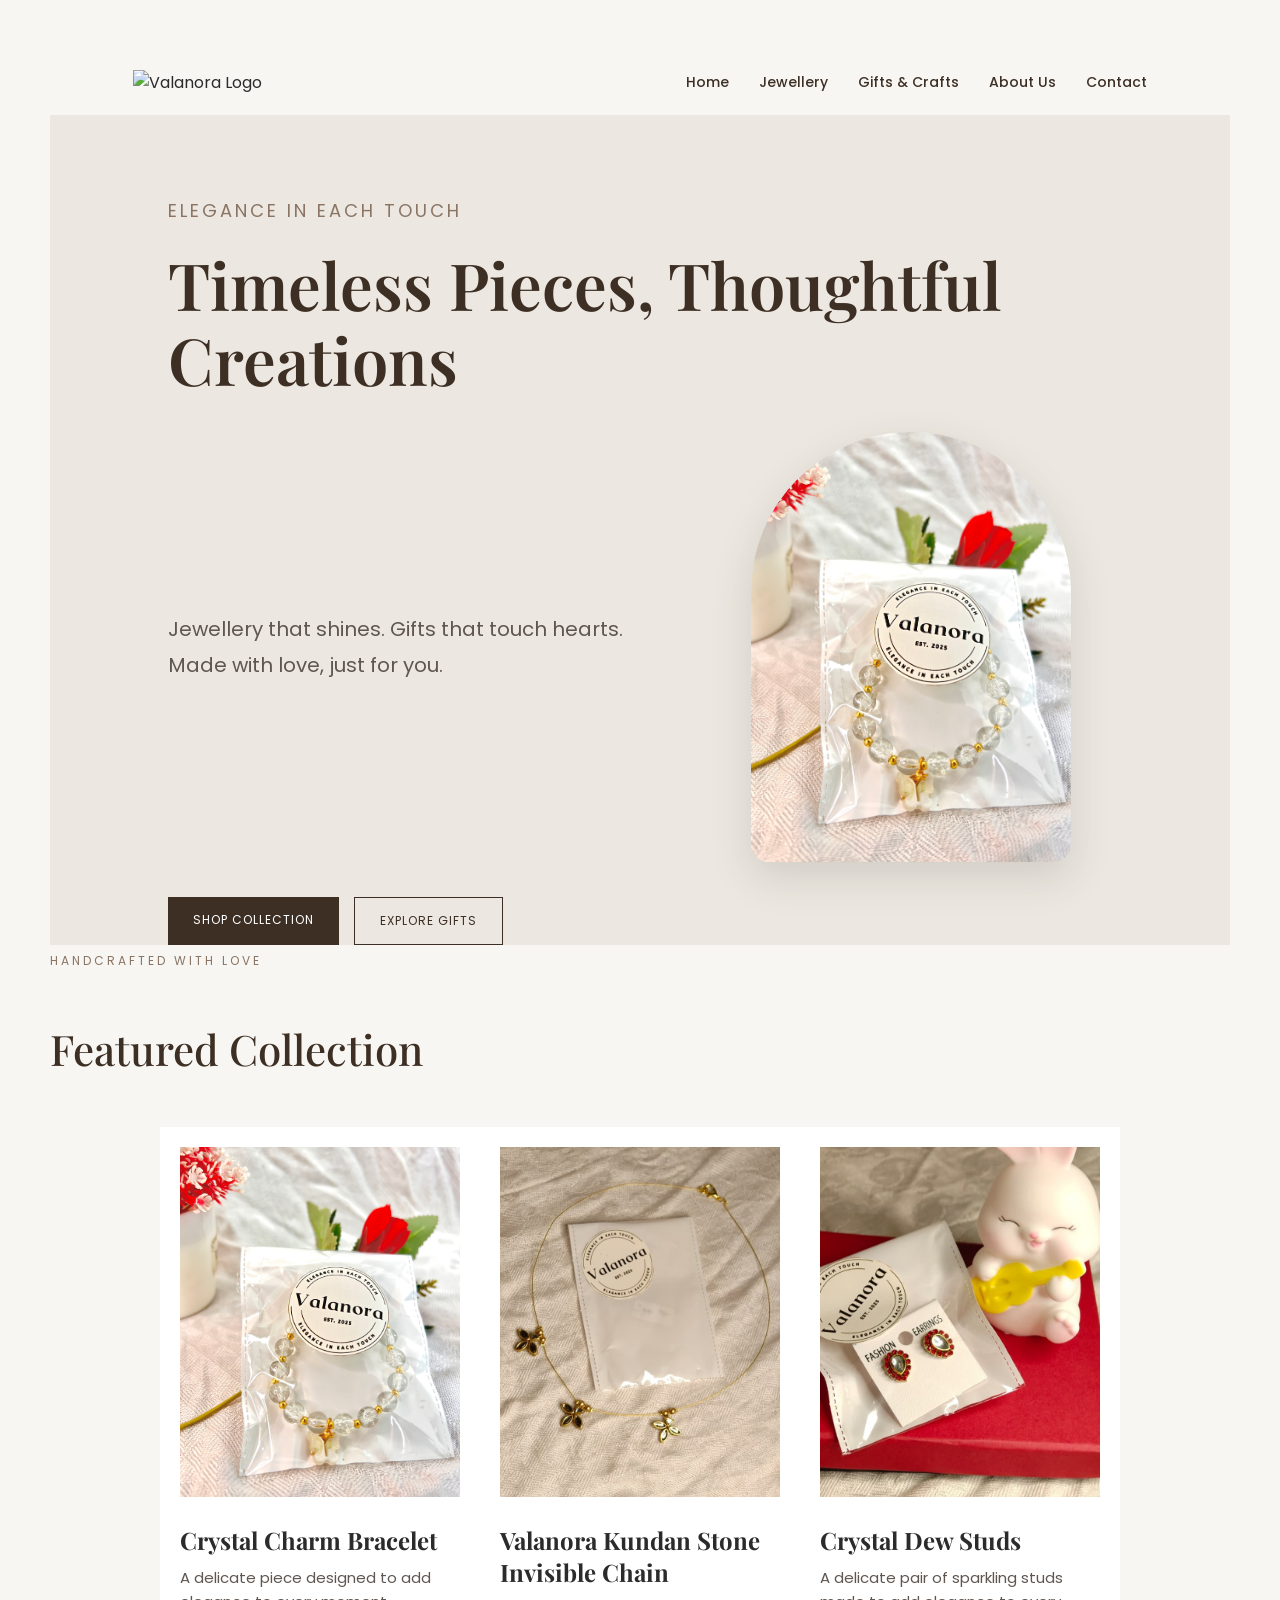
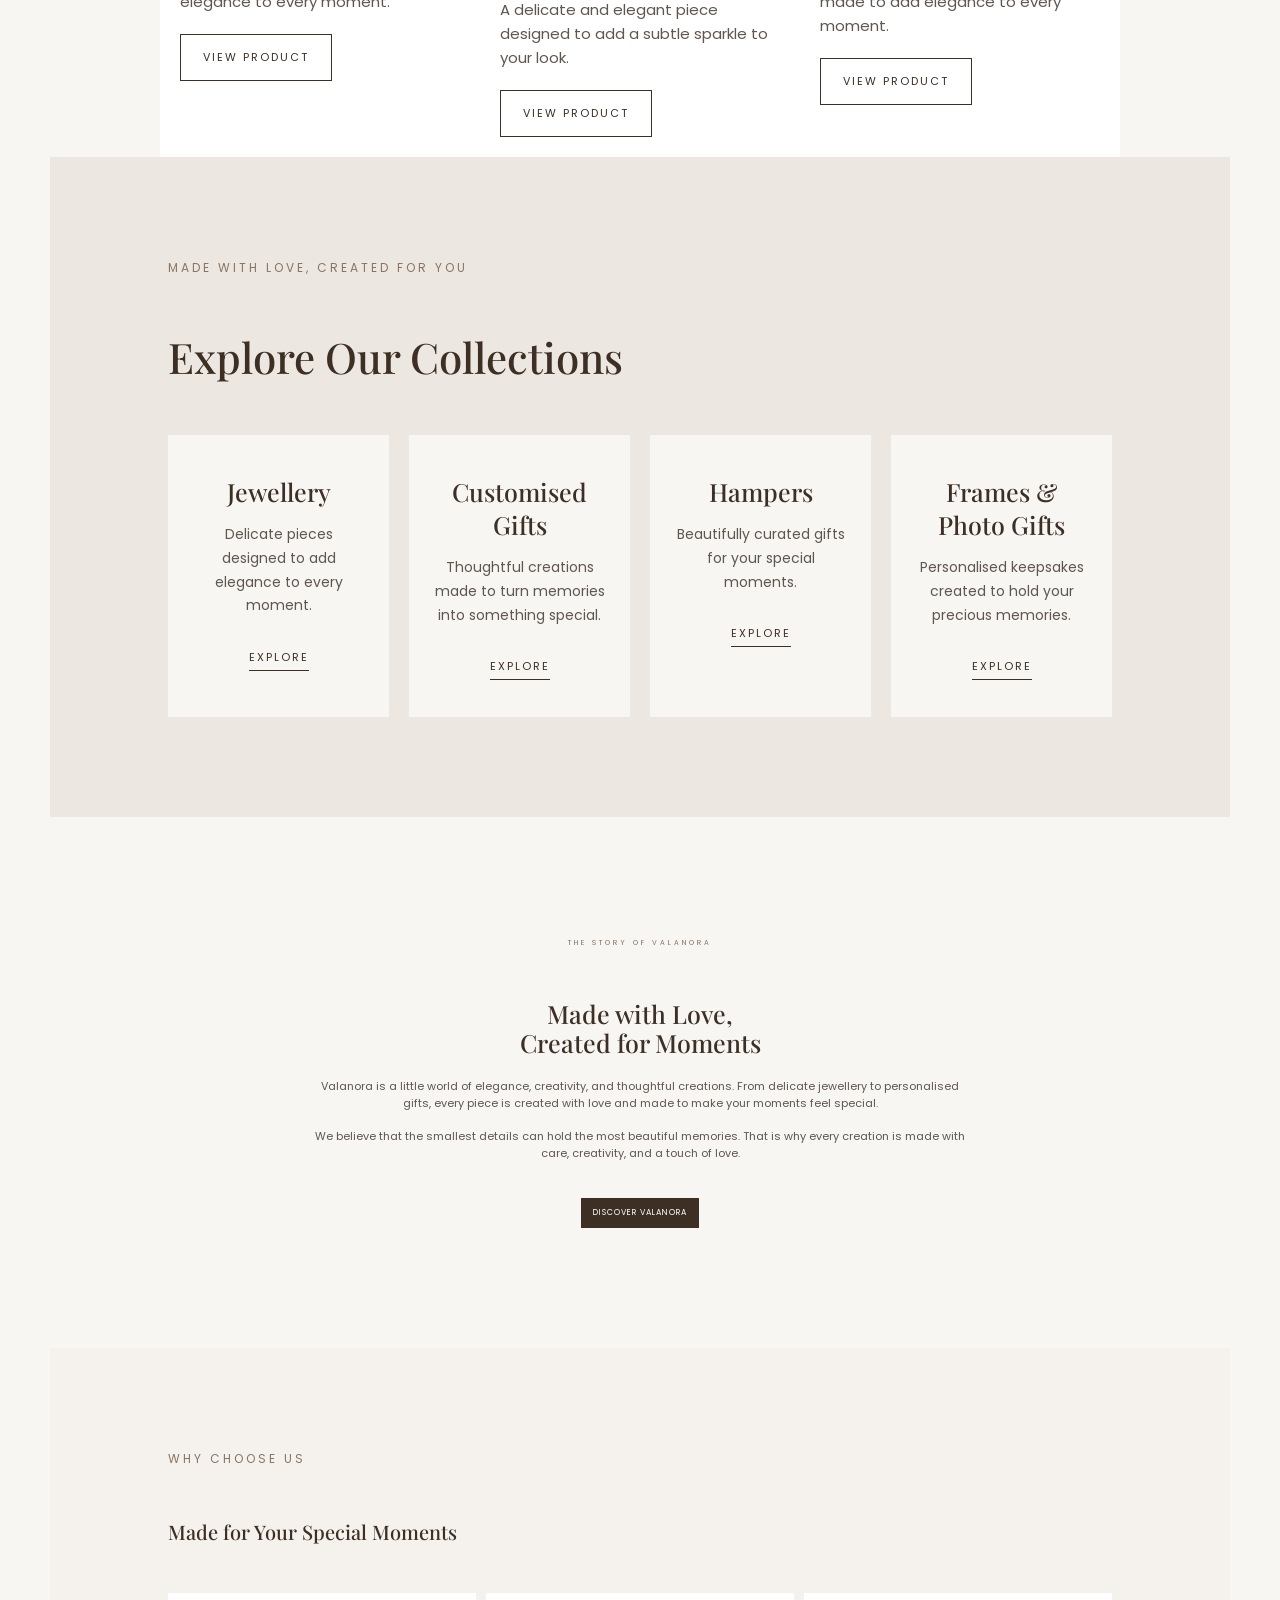
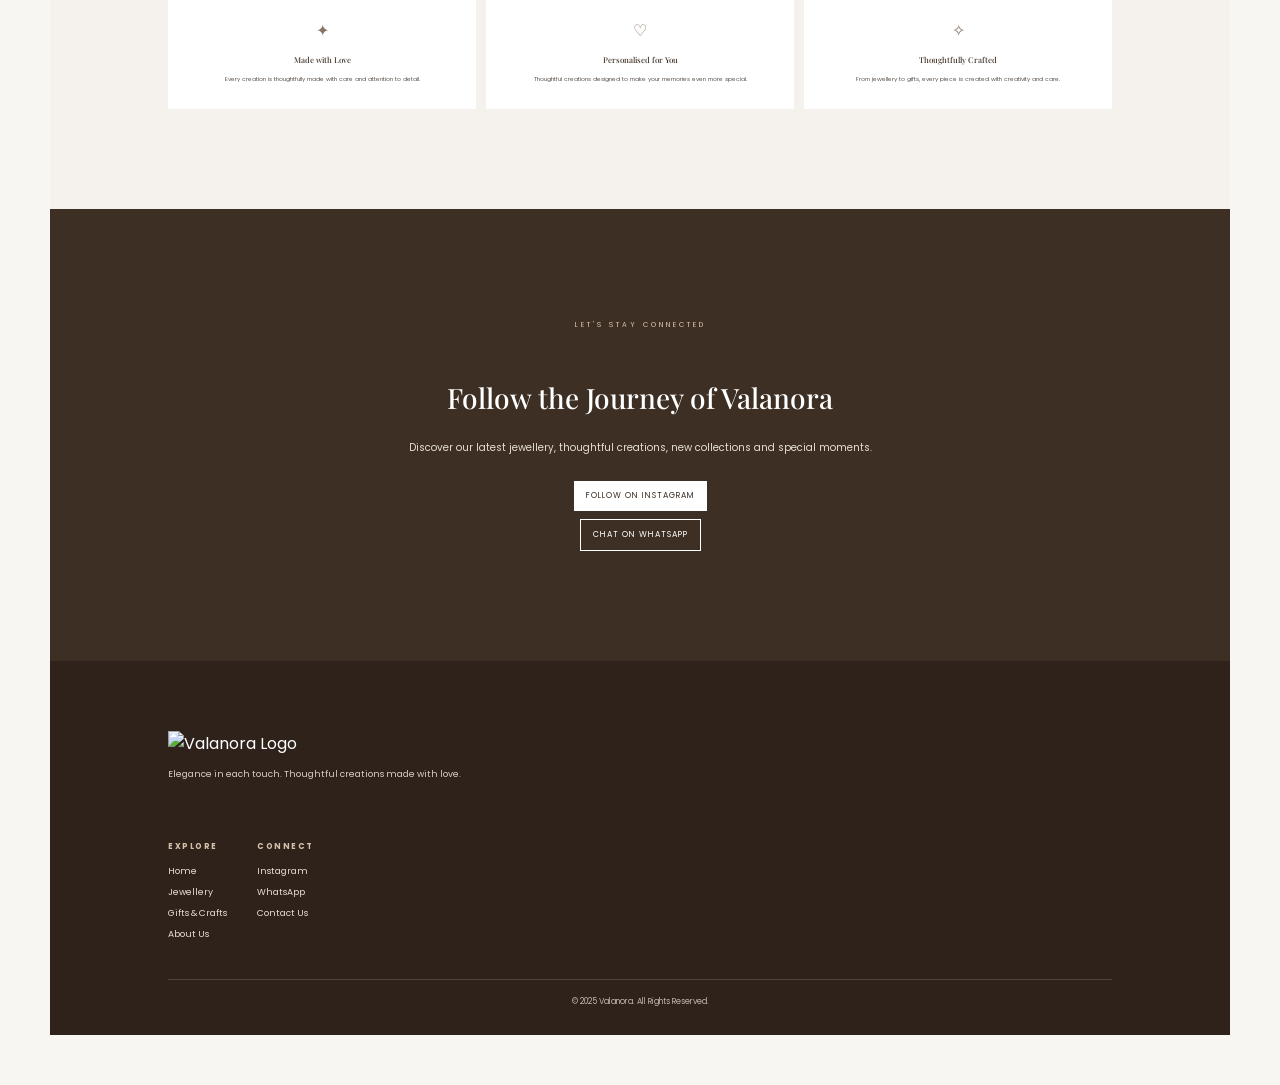
==== index.html @ 5d52fa42 "Initial Valanora website" ====
<!DOCTYPE html>
<html lang="en">

<head>
    <meta charset="UTF-8">
    <meta name="viewport" content="width=device-width, initial-scale=1.0">

    <title>Valanora | Elegance in Each Touch</title>
    <link rel="stylesheet" href="style.css">
</head>

<body>

    <header>
    <div class="logo">
        <img src="logo.png" alt="Valanora Logo">
    </div>

    <nav>
        <a href="#">Home</a>
        <a href="#">Jewellery</a>
        <a href="#">Gifts & Crafts</a>
        <a href="#">About Us</a>
        <a href="#">Contact</a>
    </nav>
</header>

<section class="hero">

    <div class="hero-heading">
        <p class="eyebrow">ELEGANCE IN EACH TOUCH</p>

        <h1>
            Timeless Pieces, Thoughtful Creations
        </h1>
    </div>

    <div class="hero-main">
        <p class="hero-text">
            Jewellery that shines. Gifts that touch hearts.
            Made with love, just for you.
        </p>

        <div class="hero-image">
            <img src="hero-product.jpeg" alt="Valanora Crystal Charm Bracelet">
        </div>
    </div>

    <div class="hero-buttons">
        <a href="#" class="primary-btn">SHOP COLLECTION</a>
        <a href="#" class="secondary-btn">EXPLORE GIFTS</a>
    </div>

</section>

<section class="featured">
    
    <div class="section-heading">
        <p>HANDCRAFTED WITH LOVE</p>
        <h2>Featured Collection</h2>
    </div>

    <div class="product-grid">

        <div class="product-card">
            <img src="hero-product.jpeg" alt="Crystal Charm Bracelet">
            
            <h3>Crystal Charm Bracelet</h3>
            <p>A delicate piece designed to add elegance to every moment.</p>
            
            <a href="#" class="shop-link">VIEW PRODUCT</a>
        </div>
<div class="product-card">
    <img src="necklace.jpeg" alt="Valanora Kundan Stone Invisible Chain">

    <h3>Valanora Kundan Stone Invisible Chain</h3>

    <p>A delicate and elegant piece designed to add a subtle sparkle to your look.</p>

    <a href="#" class="shop-link">VIEW PRODUCT</a>
</div>


<div class="product-card">
    <img src="earrings.jpeg" alt="Crystal Dew Studs">

    <h3>Crystal Dew Studs</h3>

    <p>A delicate pair of sparkling studs made to add elegance to every moment.</p>

    <a href="#" class="shop-link">VIEW PRODUCT</a>
</div>
    </div>

</section>
<section class="collections">

    <div class="section-heading">
        <p>MADE WITH LOVE, CREATED FOR YOU</p>
        <h2>Explore Our Collections</h2>
    </div>

    <div class="collection-grid">

        <div class="collection-card">
            <h3>Jewellery</h3>
            <p>Delicate pieces designed to add elegance to every moment.</p>
            <a href="#" class="collection-link">EXPLORE</a>
        </div>

        <div class="collection-card">
            <h3>Customised Gifts</h3>
            <p>Thoughtful creations made to turn memories into something special.</p>
            <a href="#" class="collection-link">EXPLORE</a>
        </div>

        <div class="collection-card">
            <h3>Hampers</h3>
            <p>Beautifully curated gifts for your special moments.</p>
            <a href="#" class="collection-link">EXPLORE</a>
        </div>

        <div class="collection-card">
            <h3>Frames & Photo Gifts</h3>
            <p>Personalised keepsakes created to hold your precious memories.</p>
            <a href="#" class="collection-link">EXPLORE</a>
        </div>

    </div>

</section>
<section class="about">

    <div class="about-content">

        <p class="eyebrow">THE STORY OF VALANORA</p>

        <h2>Made with Love,<br>Created for Moments</h2>

        <p class="about-text">
            Valanora is a little world of elegance, creativity, and thoughtful
            creations. From delicate jewellery to personalised gifts, every piece
            is created with love and made to make your moments feel special.
        </p>

        <p class="about-text">
            We believe that the smallest details can hold the most beautiful
            memories. That is why every creation is made with care, creativity,
            and a touch of love.
        </p>

        <a href="#" class="primary-btn">DISCOVER VALANORA</a>

    </div>

</section>
<section class="why-valanora">

    <div class="section-heading">
        <p>WHY CHOOSE US</p>
        <h2>Made for Your Special Moments</h2>
    </div>

    <div class="why-grid">

        <div class="why-card">
            <div class="why-icon">✦</div>
            <h3>Made with Love</h3>
            <p>Every creation is thoughtfully made with care and attention to detail.</p>
        </div>

        <div class="why-card">
            <div class="why-icon">♡</div>
            <h3>Personalised for You</h3>
            <p>Thoughtful creations designed to make your memories even more special.</p>
        </div>

        <div class="why-card">
            <div class="why-icon">✧</div>
            <h3>Thoughtfully Crafted</h3>
            <p>From jewellery to gifts, every piece is created with creativity and care.</p>
        </div>

    </div>

</section>
<section class="connect">

    <div class="connect-content">

        <p class="eyebrow">LET'S STAY CONNECTED</p>

        <h2>Follow the Journey of Valanora</h2>

        <p>
            Discover our latest jewellery, thoughtful creations,
            new collections and special moments.
        </p>

        <div class="connect-buttons">

            <a href="#" class="primary-btn">FOLLOW ON INSTAGRAM</a>

            <a href="#" class="secondary-btn">CHAT ON WHATSAPP</a>

        </div>

    </div>

</section>
<footer>

    <div class="footer-content">

        <div class="footer-brand">

            <img src="logo.png" alt="Valanora Logo">

            <p>
                Elegance in each touch.
                Thoughtful creations made with love.
            </p>

        </div>


        <div class="footer-links">

            <div>
                <h3>EXPLORE</h3>

                <a href="#">Home</a>
                <a href="#">Jewellery</a>
                <a href="#">Gifts & Crafts</a>
                <a href="#">About Us</a>
            </div>


            <div>
                <h3>CONNECT</h3>

                <a href="#">Instagram</a>
                <a href="#">WhatsApp</a>
                <a href="#">Contact Us</a>
            </div>

        </div>

    </div>


    <div class="footer-bottom">

        <p>© 2025 Valanora. All Rights Reserved.</p>

    </div>

</footer>
</body>

</html>
---- style.css ----
/* Import Fonts */
@import url('https://fonts.googleapis.com/css2?family=Playfair+Display:wght@400;500;600;700&family=Poppins:wght@300;400;500;600&display=swap');

/* Basic Reset */
* {
    margin: 0;
    padding: 0;
    box-sizing: border-box;
}

/* Website Colors and Body */
body {
    background-color: #f7f6f3;
    color: #2b2b2b;
    font-family: 'Poppins', sans-serif;
    padding: 50px;
}

/* Main Brand Name */
h1 {
    font-family: 'Playfair Display', serif;
    font-size: 70px;
    font-weight: 600;
    color: #3d2f24;
    margin-bottom: 10px;
}

/* Tagline */
p {
    font-size: 16px;
    line-height: 1.8;
    color: #5f564f;
}

/* Main Heading */
h2 {
    font-family: 'Playfair Display', serif;
    font-size: 42px;
    font-weight: 500;
    margin-top: 50px;
    margin-bottom: 20px;
    color: #3d2f24;
}
/* =========================
   HEADER
========================= */

header {
    display: flex;
    justify-content: space-between;
    align-items: center;
    padding: 20px 7%;
    background-color: #f7f6f3;
}

.logo img {
    width: 95px;
    height: auto;
}

nav {
    display: flex;
    gap: 30px;
}

nav a {
    text-decoration: none;
    color: #3d2f24;
    font-size: 14px;
    font-weight: 500;
}

nav a:hover {
    color: #9b7b5b;
}


/* =========================
   HERO SECTION
========================= */

.hero {
    min-height: 650px;
    display: flex;
    flex-direction: column;
    justify-content: center;
    padding: 80px 10% 130px;
    box-sizing: border-box;
    background-color: #ece8e1;
}

.hero-heading {
    width: 100%;
    margin-bottom: 35px;
}

.eyebrow {
    letter-spacing: 3px;
    font-size: 18px;
    margin-bottom: 20px;
    color: #8a7564;
}

.hero h1 {
    font-size: 65px;
    line-height: 1.15;
    margin: 0;
    color: #3d2f24;
}

.hero-main {
    width: 100%;
    display: flex;
    align-items: center;
    justify-content: space-between;
    gap: 50px;
}

.hero-text {
    width: 55%;
    max-width: 500px;
    margin: 0;
    font-size: 20px;
    line-height: 1.8;
    color: #5f564f;
}

.hero-image {
    width: 45%;
    display: flex;
    justify-content: center;
    align-items: center;
}

.hero-image img {
    width: 100%;
    max-width: 320px;
    height: 430px;
    object-fit: cover;
    border-radius: 180px 180px 20px 20px;
    box-shadow: 0 15px 40px rgba(61, 47, 36, 0.15);
}


/* =========================
   HERO BUTTONS
========================= */

.hero-buttons {
    display: flex;
    gap: 15px;
    margin-top: 35px;
}

.primary-btn,
.secondary-btn {
    text-decoration: none;
    padding: 14px 25px;
    font-size: 12px;
    letter-spacing: 1px;
    transition: 0.3s;
}

.primary-btn {
    background-color: #3d2f24;
    color: white;
}

.primary-btn:hover {
    background-color: #5c4636;
}

.secondary-btn {
    border: 1px solid #3d2f24;
    color: #3d2f24;
}

.secondary-btn:hover {
    background-color: #3d2f24;
    color: white;
}

/* Featured Collection */

.featured-collection {
    padding: 140px 10% 100px;
    text-align: center;
    background-color: #f7f4ef;
}

.section-heading {
    margin-bottom: 50px;
}

.section-heading p {
    font-size: 12px;
    letter-spacing: 3px;
    color: #8a7564;
    margin-bottom: 15px;
}

.section-heading h2 {
    font-family: 'Playfair Display', serif;
    font-size: 42px;
    font-weight: 500;
    color: #3d2f24;
}

.product-grid {
    display: flex;
    justify-content: center;
}

.product-card {
    width: 320px;
    background: white;
    padding: 20px;
}

.product-card img {
    width: 100%;
    height: 350px;
    object-fit: cover;
}

.product-card h3 {
    font-family: 'Playfair Display', serif;
    font-size: 24px;
    margin-top: 20px;
    margin-bottom: 10px;
}

.product-card p {
    font-size: 15px;
    line-height: 1.6;
    margin-bottom: 20px;
}

.shop-link {
    display: inline-block;
    padding: 14px 22px;
    border: 1px solid #3d2f24;
    text-decoration: none;
    font-size: 11px;
    letter-spacing: 2px;
    color: #3d2f24;
    transition: 0.3s;
}
.shop-link:hover {
    background-color: #3d2f24;
    color: white;
}
.product-card {
    transition: transform 0.4s ease, box-shadow 0.4s ease;
}

.product-card:hover {
    transform: translateY(-10px);
    box-shadow: 0 20px 40px rgba(61, 47, 36, 0.18);
}

.product-card img {
    transition: transform 0.5s ease;
}

.product-card:hover img {
    transform: scale(1.03);
}
/* =========================
   EXPLORE COLLECTIONS
========================= */

.collections {
    padding: 100px 10%;
    background-color: #ece8e1;
}

.collection-grid {
    display: grid;
    grid-template-columns: repeat(4, 1fr);
    gap: 20px;
}

.collection-card {
    background-color: #f7f6f3;
    padding: 40px 25px;
    text-align: center;
    transition: transform 0.4s ease, box-shadow 0.4s ease;
}

.collection-card h3 {
    font-family: 'Playfair Display', serif;
    font-size: 25px;
    font-weight: 500;
    color: #3d2f24;
    margin-bottom: 15px;
}

.collection-card p {
    font-size: 14px;
    line-height: 1.7;
    margin-bottom: 25px;
}

.collection-link {
    text-decoration: none;
    color: #3d2f24;
    font-size: 11px;
    letter-spacing: 2px;
    border-bottom: 1px solid #3d2f24;
    padding-bottom: 5px;
}

.collection-card:hover {
    transform: translateY(-8px);
    box-shadow: 0 15px 35px rgba(61, 47, 36, 0.12);
}
/* =========================
   ABOUT VALANORA
========================= */

.about {
    padding: 120px 10%;
    background-color: #f7f6f3;
    display: flex;
    justify-content: center;
}

.about-content {
    max-width: 750px;
    text-align: center;
}

.about .eyebrow {
    margin-bottom: 20px;
}

.about h2 {
    font-family: 'Playfair Display', serif;
    font-size: 48px;
    font-weight: 500;
    line-height: 1.2;
    color: #3d2f24;
    margin-bottom: 30px;
}

.about-text {
    max-width: 650px;
    margin: 0 auto 20px;
    font-size: 15px;
    line-height: 1.9;
    color: #5f564f;
}

.about .primary-btn {
    display: inline-block;
    margin-top: 20px;
}
/* =========================
   WHY VALANORA
========================= */

.why-valanora {
    padding: 100px 10%;
    background-color: #f5f2ed;
}

.why-grid {
    display: grid;
    grid-template-columns: repeat(3, 1fr);
    gap: 25px;
    max-width: 1100px;
    margin: 0 auto;
}

.why-card {
    background-color: #ffffff;
    padding: 45px 30px;
    text-align: center;
    transition: transform 0.4s ease, box-shadow 0.4s ease;
}

.why-icon {
    font-size: 28px;
    color: #8a7564;
    margin-bottom: 20px;
}

.why-card h3 {
    font-family: 'Playfair Display', serif;
    font-size: 24px;
    font-weight: 500;
    color: #3d2f24;
    margin-bottom: 15px;
}

.why-card p {
    font-size: 14px;
    line-height: 1.7;
    color: #5f564f;
}

.why-card:hover {
    transform: translateY(-8px);
    box-shadow: 0 15px 35px rgba(61, 47, 36, 0.12);
}
/* =========================
   CONNECT WITH VALANORA
========================= */

.connect {
    padding: 110px 10%;
    background-color: #3d2f24;
    text-align: center;
}

.connect-content {
    max-width: 700px;
    margin: 0 auto;
}

.connect .eyebrow {
    color: #d6c1aa;
    margin-bottom: 20px;
}

.connect h2 {
    font-family: 'Playfair Display', serif;
    font-size: 48px;
    font-weight: 500;
    line-height: 1.2;
    color: #ffffff;
    margin-bottom: 25px;
}

.connect-content p:not(.eyebrow) {
    font-size: 15px;
    line-height: 1.8;
    color: #e6ddd5;
    max-width: 550px;
    margin: 0 auto 35px;
}

.connect-buttons {
    display: flex;
    justify-content: center;
    gap: 15px;
}

.connect .primary-btn {
    background-color: #ffffff;
    color: #3d2f24;
}

.connect .primary-btn:hover {
    background-color: #e6ddd5;
}

.connect .secondary-btn {
    border-color: #ffffff;
    color: #ffffff;
}

.connect .secondary-btn:hover {
    background-color: #ffffff;
    color: #3d2f24;
}
/* =========================
   FOOTER
========================= */

footer {
    background-color: #2e221b;
    color: #ffffff;
    padding: 70px 10% 25px;
}

.footer-content {
    display: flex;
    justify-content: space-between;
    gap: 60px;
    max-width: 1200px;
    margin: 0 auto;
}

.footer-brand {
    max-width: 350px;
}

.footer-brand img {
    width: 110px;
    height: auto;
    margin-bottom: 20px;
}

.footer-brand p {
    color: #d6cfc8;
    font-size: 14px;
    line-height: 1.8;
}

.footer-links {
    display: flex;
    gap: 80px;
}

.footer-links h3 {
    font-size: 12px;
    letter-spacing: 2px;
    color: #d6c1aa;
    margin-bottom: 20px;
}

.footer-links a {
    display: block;
    text-decoration: none;
    color: #e6ddd5;
    font-size: 14px;
    margin-bottom: 12px;
    transition: 0.3s;
}

.footer-links a:hover {
    color: #ffffff;
}

.footer-bottom {
    border-top: 1px solid rgba(255, 255, 255, 0.15);
    margin-top: 50px;
    padding-top: 20px;
    text-align: center;
}

.footer-bottom p {
    font-size: 12px;
    color: #bfb5ad;
}
/* =========================
   MOBILE RESPONSIVE DESIGN
========================= */

@media (max-width: 768px) {

    /* HEADER */

    header {
    flex-direction: column;
    padding: 20px 5%;
    gap: 15px;
    }

   nav {
    flex-wrap: nowrap;
    justify-content: center;
    gap: 6px;
}

nav a {
    font-size: 7px;
    white-space: nowrap;
}


    /* HERO */

.eyebrow {
    font-size: 8px;
    letter-spacing: 2px;
    white-space: nowrap;
}
/* MOBILE HERO */

.hero {
    display: block !important;
    width: 100%;
    padding: 25px 5% 5px;
    box-sizing: border-box;
    text-align: left;
}

.hero-heading {
    width: 100%;
    margin: 0 0 18px;
}

.hero .eyebrow {
    font-size: 8px;
    letter-spacing: 2px;
    white-space: nowrap;
    margin: 0 0 8px;
}

.hero h1 {
    font-size: 15px;
    line-height: 1.2;
    white-space: nowrap;
    margin: 0;
}

.hero-main {
    display: grid !important;
    grid-template-columns: 1fr 120px;
    align-items: center;
    gap: 10px;
    width: 100%;
    margin: 0;
}

.hero-text {
    width: 100%;
    margin: 0;
    font-size: 12px;
    line-height: 1.6;
}

.hero-image {
    width: 120px !important;
    margin: 0 !important;
    display: flex !important;
    justify-content: flex-end;
}

.hero-image img {
    width: 120px !important;
    height: 170px !important;
    max-width: 120px !important;
    object-fit: cover;
}

.hero-buttons {
    display: flex !important;
    justify-content: flex-start;
    flex-wrap: nowrap;
    gap: 8px;
    margin-top: 18px;
}

.hero-buttons a {
    font-size: 9px;
    padding: 10px 12px;
    white-space: nowrap;
}

.hero {
    margin-bottom: 0 !important;
    padding-bottom: 0 !important;
}

.products {
    margin-top: 0 !important;
    padding-top: 5px !important;
}

    /* FEATURED PRODUCTS */

  .product-grid {
    display: grid;
    grid-template-columns: repeat(3, minmax(0, 1fr));
    gap: 10px;
    width: 100%;
}

.product-card {
    width: 100%;
    min-width: 0;
    padding: 10px 6px;
    box-sizing: border-box;
    display: flex;
    flex-direction: column;
}

.product-card img {
    width: 100%;
    height: 120px;
    object-fit: cover;
}

.product-card h3 {
    font-size: 12px;
    line-height: 1.25;
    margin: 12px 0 8px;
}

.product-card p {
    font-size: 9px;
    line-height: 1.45;
    margin-bottom: 12px;
}

.product-card .shop-link {
    font-size: 7px;
    padding: 8px 5px;
    letter-spacing: 1px;
    margin-top: auto;
}

.products {
    padding-top: 5px;
}


    /* COLLECTIONS */

   .collection-grid {
    display: grid;
    grid-template-columns: repeat(2, minmax(0, 1fr));
    gap: 15px;
    width: 100%;
}

.collection-card {
    width: 100%;
    min-width: 0;
    min-height: 180px;
    padding: 25px 15px;
    box-sizing: border-box;
    text-align: center;
    display: flex;
    flex-direction: column;
    justify-content: center;
    align-items: center;
}
.collection-card h3 {
    font-size: 16px;
    line-height: 1.2;
    margin-bottom: 10px;
}

.collection-card p {
    font-size: 9px;
    line-height: 1.4;
    margin-bottom: 12px;
}

.collection-link {
    font-size: 8px;
    letter-spacing: 1px;
}
.collections .section-heading h2 {
    font-size: 32px;
    line-height: 1.15;
}
}


    /* WHY VALANORA */

   .why-grid {
    display: grid;
    grid-template-columns: repeat(3, minmax(0, 1fr));
    gap: 10px;
    width: 100%;
}

.why-card {
    min-width: 0;
    padding: 25px 8px;
    box-sizing: border-box;
}

    .why-valanora .section-heading h2 {
    font-size: 20px;
    line-height: 1.15;
}
.why-card h3 {
    font-size: 8px;
    line-height: 1.3;
    margin-bottom: 10px;
    white-space: normal;
}
.why-card p {
    font-size: 6px;
    line-height: 1.45;
}

.why-icon {
    font-size: 16px;
    margin-bottom: 12px;
}


    /* ABOUT */

    .about h2,
    .connect h2 {
        font-size: 38px;
    }

    .about h2 {
    font-size: 25px;
    line-height: 1.15;
    margin-bottom: 20px;
}

.about-text {
    font-size: 11px;
    line-height: 1.6;
    margin-bottom: 15px;
}

.about .eyebrow {
    font-size: 7px;
    margin-bottom: 15px;
}

.about .primary-btn {
    font-size: 8px;
    padding: 9px 12px;
}

    /* CONNECT */

    .connect-buttons {
        flex-direction: column;
        align-items: center;
    }
    .connect h2 {
    font-size: 28px;
    line-height: 1.2;
}

.connect-content p:not(.eyebrow) {
    font-size: 10px;
    line-height: 1.6;
    margin-bottom: 25px;
}

.connect .eyebrow {
    font-size: 7px;
}
.connect-buttons {
    gap: 8px;
}

.connect .primary-btn,
.connect .secondary-btn {
    font-size: 8px;
    padding: 9px 12px;
    white-space: nowrap;
}


    /* FOOTER */

    .footer-content {
        flex-direction: column;
    }

    .footer-links {
        gap: 40px;
    }
.footer-brand img {
    width: 80px;
    margin-bottom: 12px;
}

.footer-brand p {
    font-size: 9px;
    line-height: 1.5;
}

.footer-links {
    gap: 30px;
}

.footer-links h3 {
    font-size: 8px;
    letter-spacing: 1.5px;
    margin-bottom: 12px;
}

.footer-links a {
    font-size: 9px;
    margin-bottom: 8px;
}

.footer-bottom {
    margin-top: 30px;
    padding-top: 15px;
}

.footer-bottom p {
    font-size: 8px;
}

.hero {
    margin-bottom: 0 !important;
    padding-bottom: 0 !important;
}

.hero-buttons {
    margin-bottom: 0 !important;
}

.hero + section {
    margin-top: 0 !important;
    padding-top: 5px !important;
}
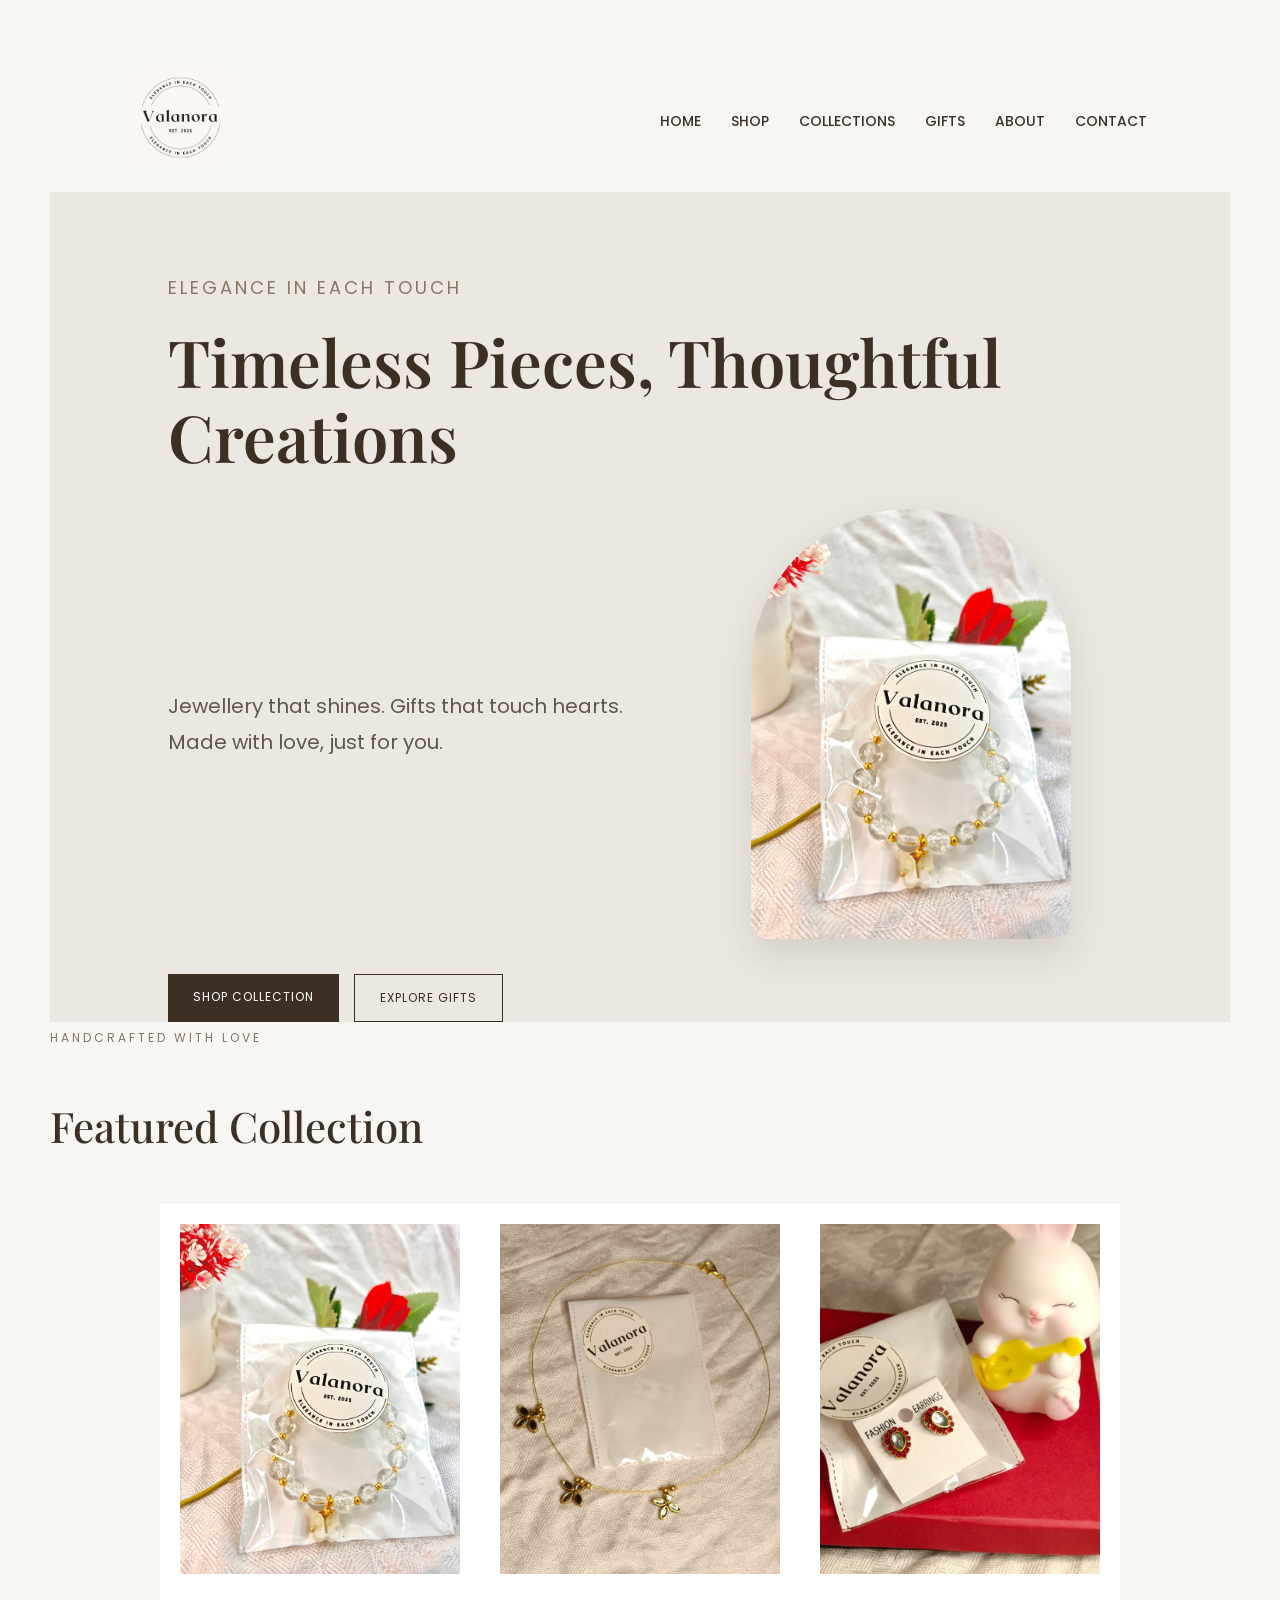
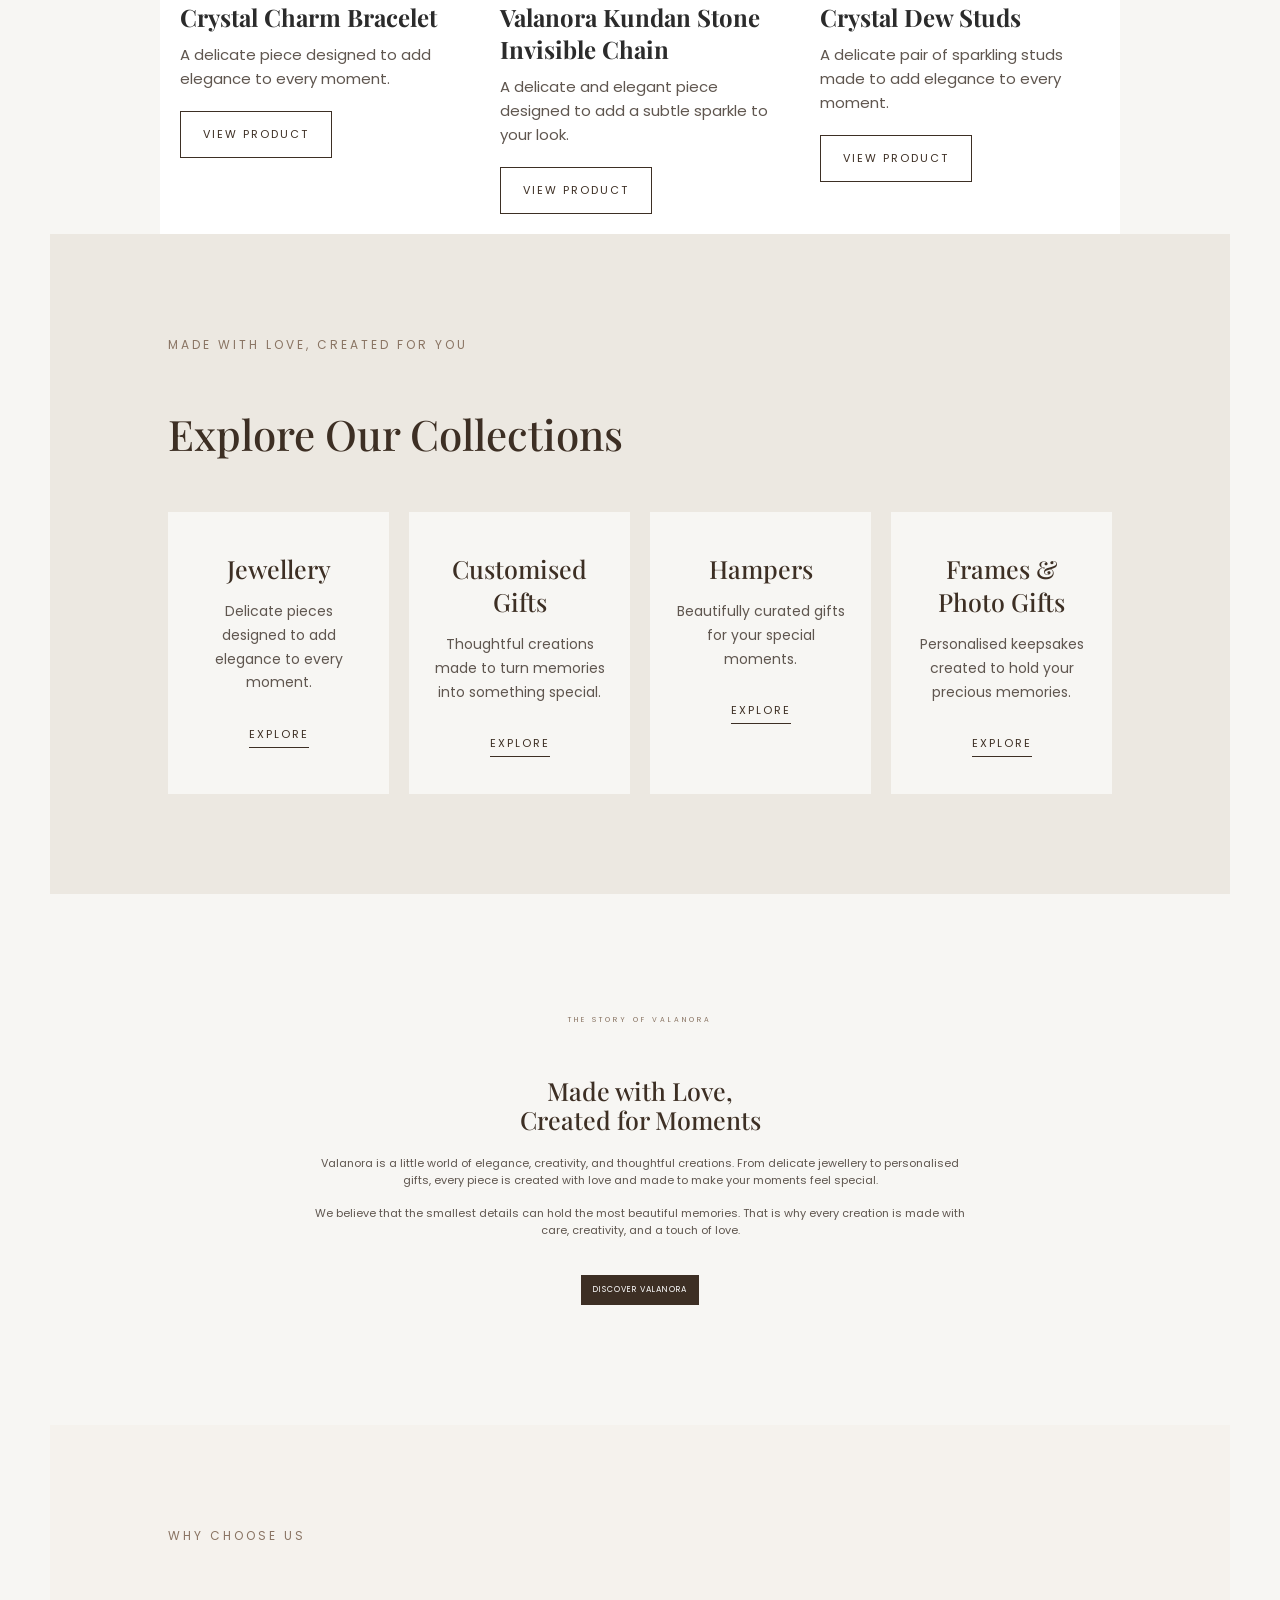
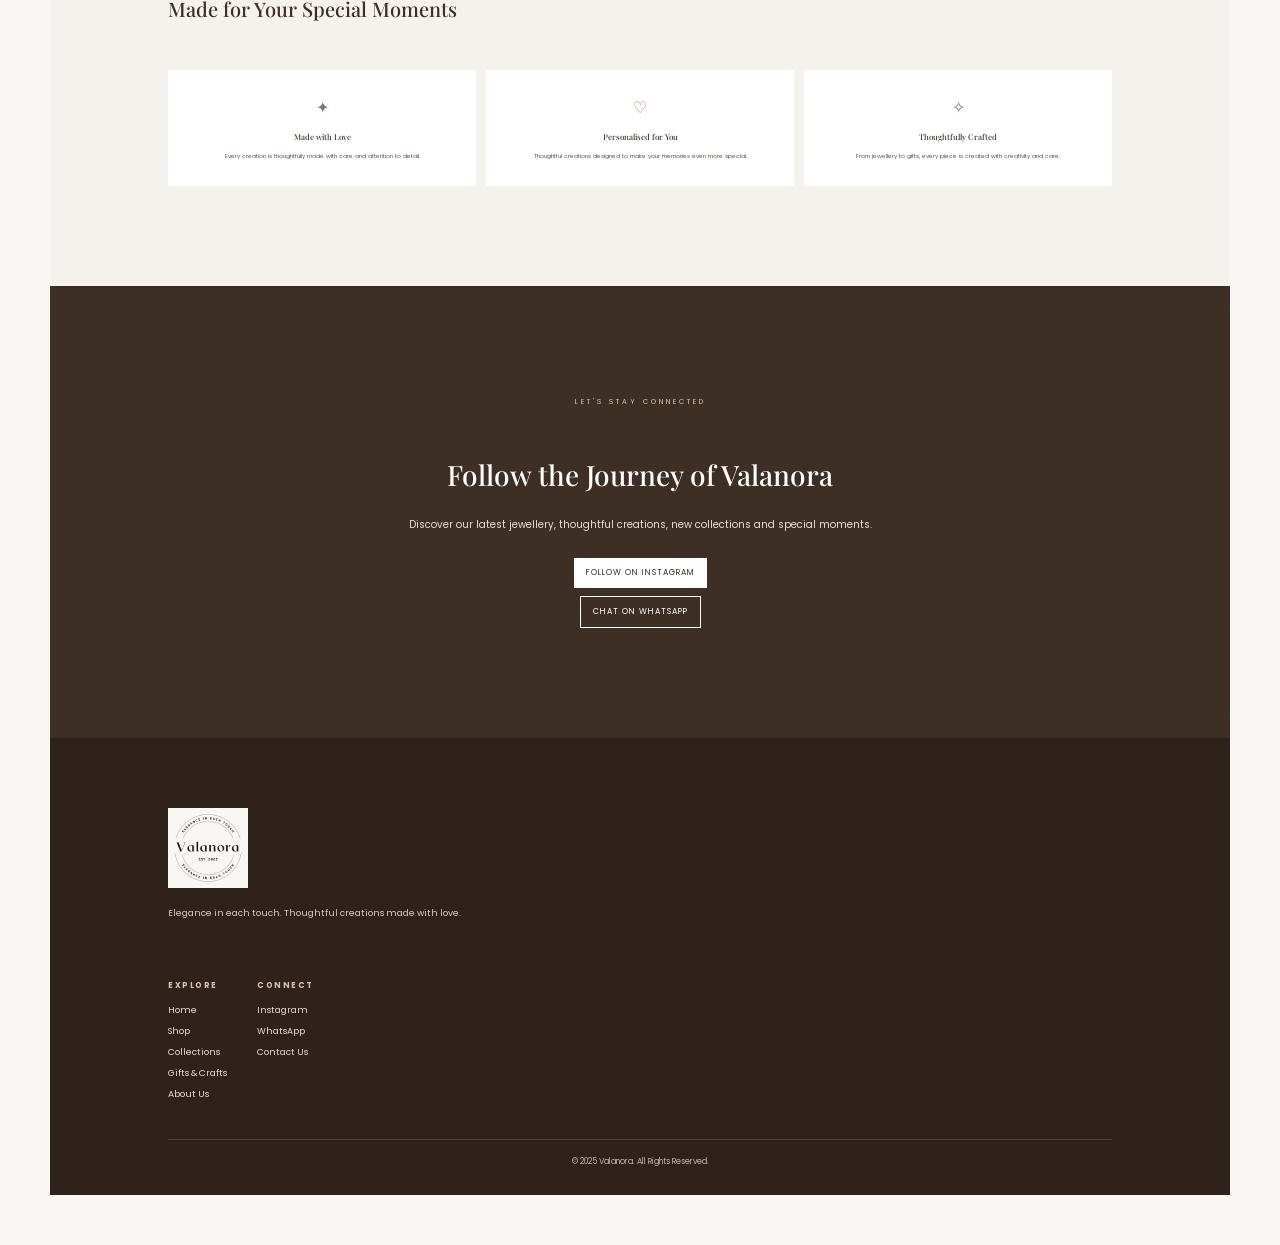
==== commit e990f0e7: "Add all Valanora pages and update website" ====
--- a/index.html
+++ b/index.html
@@ -16,13 +16,14 @@
         <img src="logo.png" alt="Valanora Logo">
     </div>
 
-    <nav>
-        <a href="#">Home</a>
-        <a href="#">Jewellery</a>
-        <a href="#">Gifts & Crafts</a>
-        <a href="#">About Us</a>
-        <a href="#">Contact</a>
-    </nav>
+   <nav>
+    <a href="index.html">HOME</a>
+    <a href="shop.html">SHOP</a>
+    <a href="collections.html">COLLECTIONS</a>
+    <a href="gifts.html">GIFTS</a>
+    <a href="about.html">ABOUT</a>
+    <a href="contact.html">CONTACT</a>
+</nav>
 </header>
 
 <section class="hero">
@@ -47,9 +48,9 @@
     </div>
 
     <div class="hero-buttons">
-        <a href="#" class="primary-btn">SHOP COLLECTION</a>
-        <a href="#" class="secondary-btn">EXPLORE GIFTS</a>
-    </div>
+    <a href="shop.html" class="primary-btn">SHOP COLLECTION</a>
+    <a href="gifts.html" class="secondary-btn">EXPLORE GIFTS</a>
+</div>
 
 </section>
 
@@ -105,25 +106,25 @@
         <div class="collection-card">
             <h3>Jewellery</h3>
             <p>Delicate pieces designed to add elegance to every moment.</p>
-            <a href="#" class="collection-link">EXPLORE</a>
+            <a href="shop.html" class="collection-link">EXPLORE</a>
         </div>
 
         <div class="collection-card">
             <h3>Customised Gifts</h3>
             <p>Thoughtful creations made to turn memories into something special.</p>
-            <a href="#" class="collection-link">EXPLORE</a>
+            <a href="gifts.html" class="collection-link">EXPLORE</a>
         </div>
 
         <div class="collection-card">
             <h3>Hampers</h3>
             <p>Beautifully curated gifts for your special moments.</p>
-            <a href="#" class="collection-link">EXPLORE</a>
+            <a href="gifts.html" class="collection-link">EXPLORE</a>
         </div>
 
         <div class="collection-card">
             <h3>Frames & Photo Gifts</h3>
             <p>Personalised keepsakes created to hold your precious memories.</p>
-            <a href="#" class="collection-link">EXPLORE</a>
+           <a href="gifts.html" class="collection-link">EXPLORE</a>
         </div>
 
     </div>
@@ -149,7 +150,7 @@
             and a touch of love.
         </p>
 
-        <a href="#" class="primary-btn">DISCOVER VALANORA</a>
+        <a href="about.html" class="primary-btn">DISCOVER VALANORA</a>
 
     </div>
 
@@ -199,7 +200,7 @@
 
         <div class="connect-buttons">
 
-            <a href="#" class="primary-btn">FOLLOW ON INSTAGRAM</a>
+            <a href="https://www.instagram.com/_valanora_/" class="primary-btn" target="_blank">FOLLOW ON INSTAGRAM</a>
 
             <a href="#" class="secondary-btn">CHAT ON WHATSAPP</a>
 
@@ -226,23 +227,24 @@
 
         <div class="footer-links">
 
+           <div>
+    <h3>EXPLORE</h3>
+
+    <a href="index.html">Home</a>
+    <a href="shop.html">Shop</a>
+    <a href="collections.html">Collections</a>
+    <a href="gifts.html">Gifts & Crafts</a>
+    <a href="about.html">About Us</a>
+</div>
+
+
             <div>
-                <h3>EXPLORE</h3>
-
-                <a href="#">Home</a>
-                <a href="#">Jewellery</a>
-                <a href="#">Gifts & Crafts</a>
-                <a href="#">About Us</a>
-            </div>
-
-
-            <div>
-                <h3>CONNECT</h3>
-
-                <a href="#">Instagram</a>
-                <a href="#">WhatsApp</a>
-                <a href="#">Contact Us</a>
-            </div>
+    <h3>CONNECT</h3>
+
+    <a href="https://www.instagram.com/_valanora_/" target="_blank">Instagram</a>
+    <a href="#">WhatsApp</a>
+    <a href="contact.html">Contact Us</a>
+</div>
 
         </div>
 
--- a/style.css
+++ b/style.css
@@ -895,4 +895,1040 @@
 .hero + section {
     margin-top: 0 !important;
     padding-top: 5px !important;
+}
+
+/* =========================
+   SHOP PAGE
+========================= */
+
+.shop-hero {
+    padding: 90px 10%;
+    text-align: center;
+    background-color: #ece8e1;
+}
+
+.shop-hero h1 {
+    font-family: 'Playfair Display', serif;
+    font-size: 52px;
+    font-weight: 500;
+    color: #3d2f24;
+    margin: 15px 0 20px;
+}
+
+.shop-hero p:not(.eyebrow) {
+    max-width: 600px;
+    margin: 0 auto;
+    font-size: 15px;
+    line-height: 1.8;
+    color: #5f564f;
+}
+
+
+/* SHOP PRODUCTS */
+
+.shop-products {
+    padding: 100px 10%;
+    background-color: #f7f6f3;
+}
+
+.shop-products .section-heading {
+    text-align: center;
+    margin-bottom: 50px;
+}
+
+.shop-products .section-heading p {
+    font-size: 12px;
+    letter-spacing: 3px;
+    color: #8a7564;
+    margin-bottom: 15px;
+}
+
+.shop-products .section-heading h2 {
+    font-family: 'Playfair Display', serif;
+    font-size: 42px;
+    font-weight: 500;
+    color: #3d2f24;
+}
+
+
+/* PRODUCT GRID */
+
+.shop-grid {
+    display: grid;
+    grid-template-columns: repeat(3, 1fr);
+    gap: 30px;
+    max-width: 1200px;
+    margin: 0 auto;
+}
+
+.shop-card {
+    background-color: #ffffff;
+    padding: 20px;
+    box-sizing: border-box;
+    text-align: center;
+    transition: transform 0.4s ease, box-shadow 0.4s ease;
+}
+
+.shop-card img {
+    width: 100%;
+    aspect-ratio: 1 / 1;
+    height: auto;
+    object-fit: cover;
+    display: block;
+    margin-bottom: 22px;
+}
+
+.shop-card h3 {
+    font-family: 'Playfair Display', serif;
+    font-size: 22px;
+    font-weight: 500;
+    line-height: 1.3;
+    color: #3d2f24;
+    margin-bottom: 12px;
+}
+
+.shop-card p {
+    font-size: 13px;
+    line-height: 1.7;
+    color: #5f564f;
+    margin-bottom: 22px;
+}
+
+.shop-card .shop-link {
+    font-size: 10px;
+    padding: 12px 18px;
+}
+
+.shop-card:hover {
+    transform: translateY(-8px);
+    box-shadow: 0 15px 35px rgba(61, 47, 36, 0.12);
+}
+
+/* SHOP CARD REFINEMENT */
+
+.shop-card {
+    padding: 15px;
+}
+
+.shop-card img {
+    margin-bottom: 15px;
+}
+
+.shop-card h3 {
+    font-size: 14px;
+    line-height: 1.25;
+    margin-bottom: 8px;
+}
+
+.shop-card p {
+    font-size: 9px;
+    line-height: 1.5;
+    margin-bottom: 15px;
+}
+
+.shop-card .shop-link {
+    font-size: 7px;
+    padding: 8px 12px;
+}
+
+/* =========================
+   UNIFIED SHOP GRID
+========================= */
+
+.shop-grid {
+    background-color: #ffffff;
+    padding: 25px;
+    gap: 0;
+    border: 1px solid #e8e1da;
+}
+
+.shop-card {
+    background-color: transparent;
+    padding: 20px;
+    box-shadow: none;
+    border-right: 1px solid #e8e1da;
+}
+
+.shop-card:last-child {
+    border-right: none;
+}
+
+.shop-card:hover {
+    transform: none;
+    box-shadow: none;
+}
+
+/* SHOP MOBILE */
+
+@media (max-width: 768px) {
+
+    .shop-hero {
+        padding: 50px 5%;
+    }
+
+    .shop-hero h1 {
+        font-size: 30px;
+        line-height: 1.15;
+    }
+
+    .shop-hero p:not(.eyebrow) {
+        font-size: 11px;
+        line-height: 1.6;
+    }
+
+}
+
+/* PRODUCT GRID */
+
+.shop-products {
+    padding: 60px 5%;
+}
+
+.shop-products .section-heading {
+    margin-bottom: 30px;
+}
+
+.shop-products .section-heading p {
+    font-size: 8px;
+    letter-spacing: 2px;
+    margin-bottom: 10px;
+}
+
+.shop-products .section-heading h2 {
+    font-size: 28px;
+    line-height: 1.2;
+}
+
+.shop-grid {
+    display: grid;
+    grid-template-columns: repeat(3, minmax(0, 1fr));
+    gap: 0;
+    width: 100%;
+    padding: 10px;
+    box-sizing: border-box;
+}
+
+.shop-card {
+    padding: 10px 6px;
+    box-sizing: border-box;
+    border-right: 1px solid #e8e1da;
+    border-bottom: none;
+}
+
+.shop-card:last-child {
+    border-right: none;
+}
+
+.shop-card img {
+    width: 100%;
+    aspect-ratio: 1 / 1;
+    height: auto;
+    object-fit: cover;
+    margin-bottom: 12px;
+}
+
+.shop-card h3 {
+    font-size: 10px;
+    line-height: 1.25;
+    margin-bottom: 8px;
+}
+
+.shop-card p {
+    font-size: 5px;
+    line-height: 1.5;
+    margin-bottom: 12px;
+}
+
+.shop-card .shop-link {
+    font-size: 4px;
+    padding: 4px 8px;
+}
+
+/* COLLECTIONS PAGE */
+
+.collections-hero {
+    padding: 90px 10%;
+    text-align: center;
+    background-color: #ece8e1;
+}
+
+.collections-hero h1 {
+    font-family: 'Playfair Display', serif;
+    font-size: 52px;
+    font-weight: 500;
+    color: #3d2f24;
+    margin: 15px 0 20px;
+}
+
+.collections-hero p:not(.eyebrow) {
+    max-width: 600px;
+    margin: 0 auto;
+    font-size: 15px;
+    line-height: 1.8;
+    color: #5f564f;
+}
+
+.collection-showcase {
+    padding: 100px 10%;
+    background-color: #f7f6f3;
+}
+
+.collection-showcase .section-heading {
+    text-align: center;
+    margin-bottom: 50px;
+}
+
+.collection-showcase .section-heading p {
+    font-size: 12px;
+    letter-spacing: 3px;
+    color: #8a7564;
+    margin-bottom: 15px;
+}
+
+.collection-showcase .section-heading h2 {
+    font-family: 'Playfair Display', serif;
+    font-size: 42px;
+    font-weight: 500;
+    color: #3d2f24;
+}
+
+.collection-page-grid {
+    display: grid;
+    grid-template-columns: repeat(4, 1fr);
+    gap: 20px;
+    max-width: 1200px;
+    margin: 0 auto;
+}
+
+.collection-page-card {
+    background-color: #ffffff;
+    padding: 45px 25px;
+    text-align: center;
+    box-sizing: border-box;
+    transition: transform 0.4s ease, box-shadow 0.4s ease;
+}
+
+.collection-page-card h3 {
+    font-family: 'Playfair Display', serif;
+    font-size: 25px;
+    font-weight: 500;
+    color: #3d2f24;
+    margin-bottom: 15px;
+}
+
+.collection-page-card p {
+    font-size: 14px;
+    line-height: 1.7;
+    color: #5f564f;
+    margin-bottom: 25px;
+}
+
+.collection-page-card .collection-link {
+    display: inline-block;
+    text-decoration: none;
+    color: #3d2f24;
+    font-size: 11px;
+    letter-spacing: 2px;
+    border-bottom: 1px solid #3d2f24;
+    padding-bottom: 5px;
+}
+
+.collection-page-card:hover {
+    transform: translateY(-8px);
+    box-shadow: 0 15px 35px rgba(61, 47, 36, 0.12);
+}
+
+.collection-page-card {
+    padding: 25px 18px;
+    aspect-ratio: 1 / 1;
+    display: flex;
+    flex-direction: column;
+    justify-content: center;
+    align-items: center;
+}
+
+.collection-page-card h3 {
+    font-size: 20px;
+    line-height: 1.2;
+    margin-bottom: 10px;
+}
+
+.collection-page-card p {
+    font-size: 11px;
+    line-height: 1.5;
+    margin-bottom: 18px;
+}
+
+.collection-page-card .collection-link {
+    font-size: 9px;
+    letter-spacing: 1.5px;
+}
+
+.collection-page-grid {
+    display: flex;
+    gap: 20px;
+    overflow-x: auto;
+    max-width: 100%;
+    margin: 0 auto;
+    padding-bottom: 10px;
+    scroll-behavior: smooth;
+}
+
+.collection-page-card {
+    flex: 0 0 260px;
+    aspect-ratio: 1 / 1;
+    box-sizing: border-box;
+}
+
+/* COLLECTIONS MOBILE */
+
+@media (max-width: 768px) {
+
+    .collections-hero {
+        padding: 50px 5%;
+    }
+
+    .collections-hero h1 {
+        font-size: 25px;
+        line-height: 1.15;
+    }
+
+    .collections-hero p:not(.eyebrow) {
+        font-size: 11px;
+        line-height: 1.6;
+    }
+
+    .collection-showcase {
+        padding: 60px 5%;
+    }
+
+    .collection-showcase .section-heading {
+        margin-bottom: 25px;
+    }
+
+    .collection-showcase .section-heading p {
+        font-size: 8px;
+        letter-spacing: 2px;
+        margin-bottom: 10px;
+    }
+
+    .collection-showcase .section-heading h2 {
+        font-size: 28px;
+        line-height: 1.2;
+    }
+
+    .collection-page-grid {
+        display: flex;
+        gap: 12px;
+        overflow-x: auto;
+        width: 100%;
+        padding-bottom: 10px;
+        scroll-behavior: smooth;
+    }
+
+    .collection-page-card {
+        flex: 0 0 180px;
+        aspect-ratio: 1 / 1;
+        padding: 20px 12px;
+        box-sizing: border-box;
+    }
+
+    .collection-page-card h3 {
+        font-size: 14px;
+        line-height: 1.2;
+        margin-bottom: 8px;
+    }
+
+    .collection-page-card p {
+        font-size: 8px;
+        line-height: 1.5;
+        margin-bottom: 12px;
+    }
+
+    .collection-page-card .collection-link {
+        font-size: 7px;
+        letter-spacing: 1px;
+    }
+
+}
+
+
+/* GIFTS PAGE */
+
+.gifts-hero {
+    padding: 90px 10%;
+    text-align: center;
+    background-color: #ece8e1;
+}
+
+.gifts-hero h1 {
+    font-family: 'Playfair Display', serif;
+    font-size: 52px;
+    font-weight: 500;
+    color: #3d2f24;
+    margin: 15px 0 20px;
+}
+
+.gifts-hero p:not(.eyebrow) {
+    max-width: 600px;
+    margin: 0 auto;
+    font-size: 15px;
+    line-height: 1.8;
+    color: #5f564f;
+}
+
+.gifts-showcase {
+    padding: 100px 10%;
+    background-color: #f7f6f3;
+}
+
+.gifts-showcase .section-heading {
+    text-align: center;
+    margin-bottom: 50px;
+}
+
+.gifts-showcase .section-heading p {
+    font-size: 12px;
+    letter-spacing: 3px;
+    color: #8a7564;
+    margin-bottom: 15px;
+}
+
+.gifts-showcase .section-heading h2 {
+    font-family: 'Playfair Display', serif;
+    font-size: 42px;
+    font-weight: 500;
+    color: #3d2f24;
+}
+
+.gift-page-grid {
+    display: flex;
+    gap: 20px;
+    overflow-x: auto;
+    max-width: 100%;
+    margin: 0 auto;
+    padding-bottom: 10px;
+    scroll-behavior: smooth;
+}
+
+.gift-page-card {
+    flex: 0 0 260px;
+    aspect-ratio: 1 / 1;
+    background-color: #ffffff;
+    padding: 25px 18px;
+    text-align: center;
+    box-sizing: border-box;
+    display: flex;
+    flex-direction: column;
+    justify-content: center;
+    align-items: center;
+    transition: transform 0.4s ease, box-shadow 0.4s ease;
+}
+
+.gift-page-card h3 {
+    font-family: 'Playfair Display', serif;
+    font-size: 20px;
+    line-height: 1.2;
+    font-weight: 500;
+    color: #3d2f24;
+    margin-bottom: 10px;
+}
+
+.gift-page-card p {
+    font-size: 11px;
+    line-height: 1.5;
+    color: #5f564f;
+    margin-bottom: 18px;
+}
+
+.gift-page-card .collection-link {
+    display: inline-block;
+    text-decoration: none;
+    color: #3d2f24;
+    font-size: 9px;
+    letter-spacing: 1.5px;
+    border-bottom: 1px solid #3d2f24;
+    padding-bottom: 5px;
+}
+
+.gift-page-card:hover {
+    transform: translateY(-8px);
+    box-shadow: 0 15px 35px rgba(61, 47, 36, 0.12);
+}
+
+/* GIFTS MOBILE */
+
+@media (max-width: 768px) {
+
+    .gifts-hero {
+        padding: 50px 5%;
+    }
+
+    .gifts-hero h1 {
+        font-size: 20px;
+        line-height: 1.15;
+    }
+
+    .gifts-hero p:not(.eyebrow) {
+        font-size: 11px;
+        line-height: 1.6;
+    }
+
+    .gifts-showcase {
+        padding: 60px 5%;
+    }
+
+    .gifts-showcase .section-heading {
+        margin-bottom: 20px;
+    }
+
+    .gifts-showcase .section-heading p {
+        font-size: 8px;
+        letter-spacing: 2px;
+        margin-bottom: 10px;
+    }
+
+    .gifts-showcase .section-heading h2 {
+        font-size: 20px;
+        line-height: 1.2;
+    }
+
+    .gift-page-grid {
+        display: flex;
+        gap: 12px;
+        overflow-x: auto;
+        width: 100%;
+        padding-bottom: 10px;
+        scroll-behavior: smooth;
+    }
+
+    .gift-page-card {
+        flex: 0 0 180px;
+        aspect-ratio: 1 / 1;
+        padding: 20px 12px;
+    }
+
+    .gift-page-card h3 {
+        font-size: 14px;
+        line-height: 1.2;
+        margin-bottom: 8px;
+    }
+
+    .gift-page-card p {
+        font-size: 8px;
+        line-height: 1.5;
+        margin-bottom: 12px;
+    }
+
+    .gift-page-card .collection-link {
+        font-size: 7px;
+        letter-spacing: 1px;
+    }
+
+}
+
+/* ABOUT PAGE */
+
+.about-hero {
+    padding: 90px 10%;
+    text-align: center;
+    background-color: #ece8e1;
+}
+
+.about-hero h1 {
+    font-family: 'Playfair Display', serif;
+    font-size: 52px;
+    font-weight: 500;
+    color: #3d2f24;
+    margin: 15px 0 20px;
+}
+
+.about-hero p:not(.eyebrow) {
+    max-width: 600px;
+    margin: 0 auto;
+    font-size: 15px;
+    line-height: 1.8;
+    color: #5f564f;
+}
+
+.about-story {
+    padding: 100px 10%;
+    background-color: #f7f6f3;
+    display: flex;
+    justify-content: center;
+}
+
+.about-story-content {
+    max-width: 750px;
+    text-align: center;
+}
+
+.about-story-content .eyebrow {
+    margin-bottom: 20px;
+}
+
+.about-story-content h2 {
+    font-family: 'Playfair Display', serif;
+    font-size: 42px;
+    font-weight: 500;
+    line-height: 1.2;
+    color: #3d2f24;
+    margin-bottom: 30px;
+}
+
+.about-story-content p:not(.eyebrow) {
+    max-width: 650px;
+    margin: 0 auto 20px;
+    font-size: 15px;
+    line-height: 1.9;
+    color: #5f564f;
+}
+
+.about-values {
+    padding: 100px 10%;
+    background-color: #f5f2ed;
+}
+
+.about-values .section-heading {
+    text-align: center;
+    margin-bottom: 50px;
+}
+
+.about-values .section-heading p {
+    font-size: 12px;
+    letter-spacing: 3px;
+    color: #8a7564;
+    margin-bottom: 15px;
+}
+
+.about-values .section-heading h2 {
+    font-family: 'Playfair Display', serif;
+    font-size: 42px;
+    font-weight: 500;
+    color: #3d2f24;
+}
+
+.about-values-grid {
+    display: flex;
+    gap: 20px;
+    max-width: 1000px;
+    margin: 0 auto;
+}
+
+.about-value-card {
+    flex: 1;
+    background-color: #ffffff;
+    padding: 40px 25px;
+    text-align: center;
+    box-sizing: border-box;
+    transition: transform 0.4s ease, box-shadow 0.4s ease;
+}
+
+.about-value-card h3 {
+    font-family: 'Playfair Display', serif;
+    font-size: 22px;
+    font-weight: 500;
+    color: #3d2f24;
+    margin-bottom: 15px;
+}
+
+.about-value-card p {
+    font-size: 13px;
+    line-height: 1.7;
+    color: #5f564f;
+}
+
+.about-value-card:hover {
+    transform: translateY(-8px);
+    box-shadow: 0 15px 35px rgba(61, 47, 36, 0.12);
+}
+
+/* ABOUT MOBILE */
+
+@media (max-width: 768px) {
+
+    .about-hero {
+        padding: 50px 5%;
+    }
+
+    .about-hero h1 {
+        font-size: 20px;
+        line-height: 1.2;
+    }
+
+    .about-hero p:not(.eyebrow) {
+        font-size: 11px;
+        line-height: 1.6;
+    }
+
+    .about-story {
+        padding: 60px 5%;
+    }
+
+    .about-story-content .eyebrow {
+        font-size: 8px;
+        margin-bottom: 12px;
+    }
+
+    .about-story-content h2 {
+        font-size: 20px;
+        line-height: 1.2;
+        margin-bottom: 20px;
+    }
+
+    .about-story-content p:not(.eyebrow) {
+        font-size: 10px;
+        line-height: 1.6;
+        margin-bottom: 15px;
+    }
+
+    .about-values {
+        padding: 60px 5%;
+    }
+
+    .about-values .section-heading {
+        margin-bottom: 30px;
+    }
+
+    .about-values .section-heading p {
+        font-size: 8px;
+        letter-spacing: 2px;
+        margin-bottom: 10px;
+    }
+
+    .about-values .section-heading h2 {
+        font-size: 20px;
+        line-height: 1.2;
+    }
+
+    .about-values-grid {
+        display: flex;
+        gap: 12px;
+        overflow-x: auto;
+        width: 100%;
+        padding-bottom: 10px;
+    }
+
+    .about-value-card {
+        flex: 0 0 180px;
+        min-height: 180px;
+        padding: 25px 15px;
+    }
+
+    .about-value-card h3 {
+        font-size: 15px;
+        line-height: 1.2;
+        margin-bottom: 10px;
+    }
+
+    .about-value-card p {
+        font-size: 8px;
+        line-height: 1.5;
+    }
+
+}
+
+/* CONTACT PAGE */
+
+.contact-hero {
+    padding: 90px 10%;
+    text-align: center;
+    background-color: #ece8e1;
+}
+
+.contact-hero h1 {
+    font-family: 'Playfair Display', serif;
+    font-size: 52px;
+    font-weight: 500;
+    color: #3d2f24;
+    margin: 15px 0 20px;
+}
+
+.contact-hero p:not(.eyebrow) {
+    max-width: 600px;
+    margin: 0 auto;
+    font-size: 15px;
+    line-height: 1.8;
+    color: #5f564f;
+}
+
+
+.contact-section {
+    padding: 100px 10%;
+    background-color: #f7f6f3;
+}
+
+.contact-content {
+    max-width: 750px;
+    margin: 0 auto;
+    display: flex;
+    flex-direction: column;
+    gap: 50px;
+    align-items: center;
+}
+
+.contact-info {
+    flex: 1;
+}
+
+.contact-info .eyebrow {
+    margin-bottom: 20px;
+}
+
+.contact-info h2 {
+    font-family: 'Playfair Display', serif;
+    font-size: 42px;
+    font-weight: 500;
+    line-height: 1.2;
+    color: #3d2f24;
+    margin-bottom: 25px;
+}
+
+.contact-info > p:not(.eyebrow) {
+    font-size: 15px;
+    line-height: 1.8;
+    color: #5f564f;
+    margin-bottom: 30px;
+}
+
+.contact-info {
+    width: 100%;
+    text-align: center;
+}
+
+.contact-details {
+    display: flex;
+    justify-content: center;
+    gap: 60px;
+}
+
+.contact-details h3 {
+    font-family: 'Playfair Display', serif;
+    font-size: 20px;
+    font-weight: 500;
+    color: #3d2f24;
+    margin-bottom: 8px;
+}
+
+.contact-details p {
+    font-size: 13px;
+    color: #5f564f;
+}
+
+
+.contact-card {
+    flex: 0 0 350px;
+    background-color: #ffffff;
+    padding: 45px 35px;
+    text-align: center;
+    box-sizing: border-box;
+    box-shadow: 0 15px 35px rgba(61, 47, 36, 0.08);
+}
+
+.contact-card h3 {
+    font-family: 'Playfair Display', serif;
+    font-size: 25px;
+    font-weight: 500;
+    color: #3d2f24;
+    margin-bottom: 15px;
+}
+
+.contact-card p {
+    font-size: 13px;
+    line-height: 1.7;
+    color: #5f564f;
+    margin-bottom: 25px;
+}
+
+.contact-card .primary-btn {
+    display: inline-block;
+}
+
+/* CONTACT MOBILE */
+
+@media (max-width: 768px) {
+
+    .contact-hero {
+        padding: 50px 5%;
+    }
+
+    .contact-hero h1 {
+        font-size: 15px;
+        line-height: 1.2;
+    }
+
+    .contact-hero p:not(.eyebrow) {
+        font-size: 11px;
+        line-height: 1.6;
+    }
+
+
+    .contact-section {
+        padding: 60px 5%;
+    }
+
+    .contact-content {
+        width: 100%;
+        gap: 35px;
+    }
+
+    .contact-info {
+        width: 100%;
+    }
+
+    .contact-info .eyebrow {
+        font-size: 8px;
+        margin-bottom: 12px;
+    }
+
+    .contact-info h2 {
+        font-size: 15px;
+        line-height: 1.2;
+        margin-bottom: 18px;
+    }
+
+    .contact-info > p:not(.eyebrow) {
+        font-size: 10px;
+        line-height: 1.6;
+        margin-bottom: 25px;
+    }
+
+
+    .contact-details {
+        gap: 35px;
+    }
+
+    .contact-details h3 {
+        font-size: 15px;
+        margin-bottom: 6px;
+    }
+
+    .contact-details p {
+        font-size: 8px;
+    }
+
+
+    .contact-card {
+        width: 100%;
+        flex: none;
+        padding: 30px 20px;
+    }
+
+    .contact-card h3 {
+        font-size: 13px;
+        line-height: 1.2;
+        margin-bottom: 12px;
+    }
+
+    .contact-card p {
+        font-size: 9px;
+        line-height: 1.6;
+        margin-bottom: 20px;
+    }
+
+    .contact-card .primary-btn {
+        font-size: 8px;
+        padding: 9px 12px;
+    }
+
 }
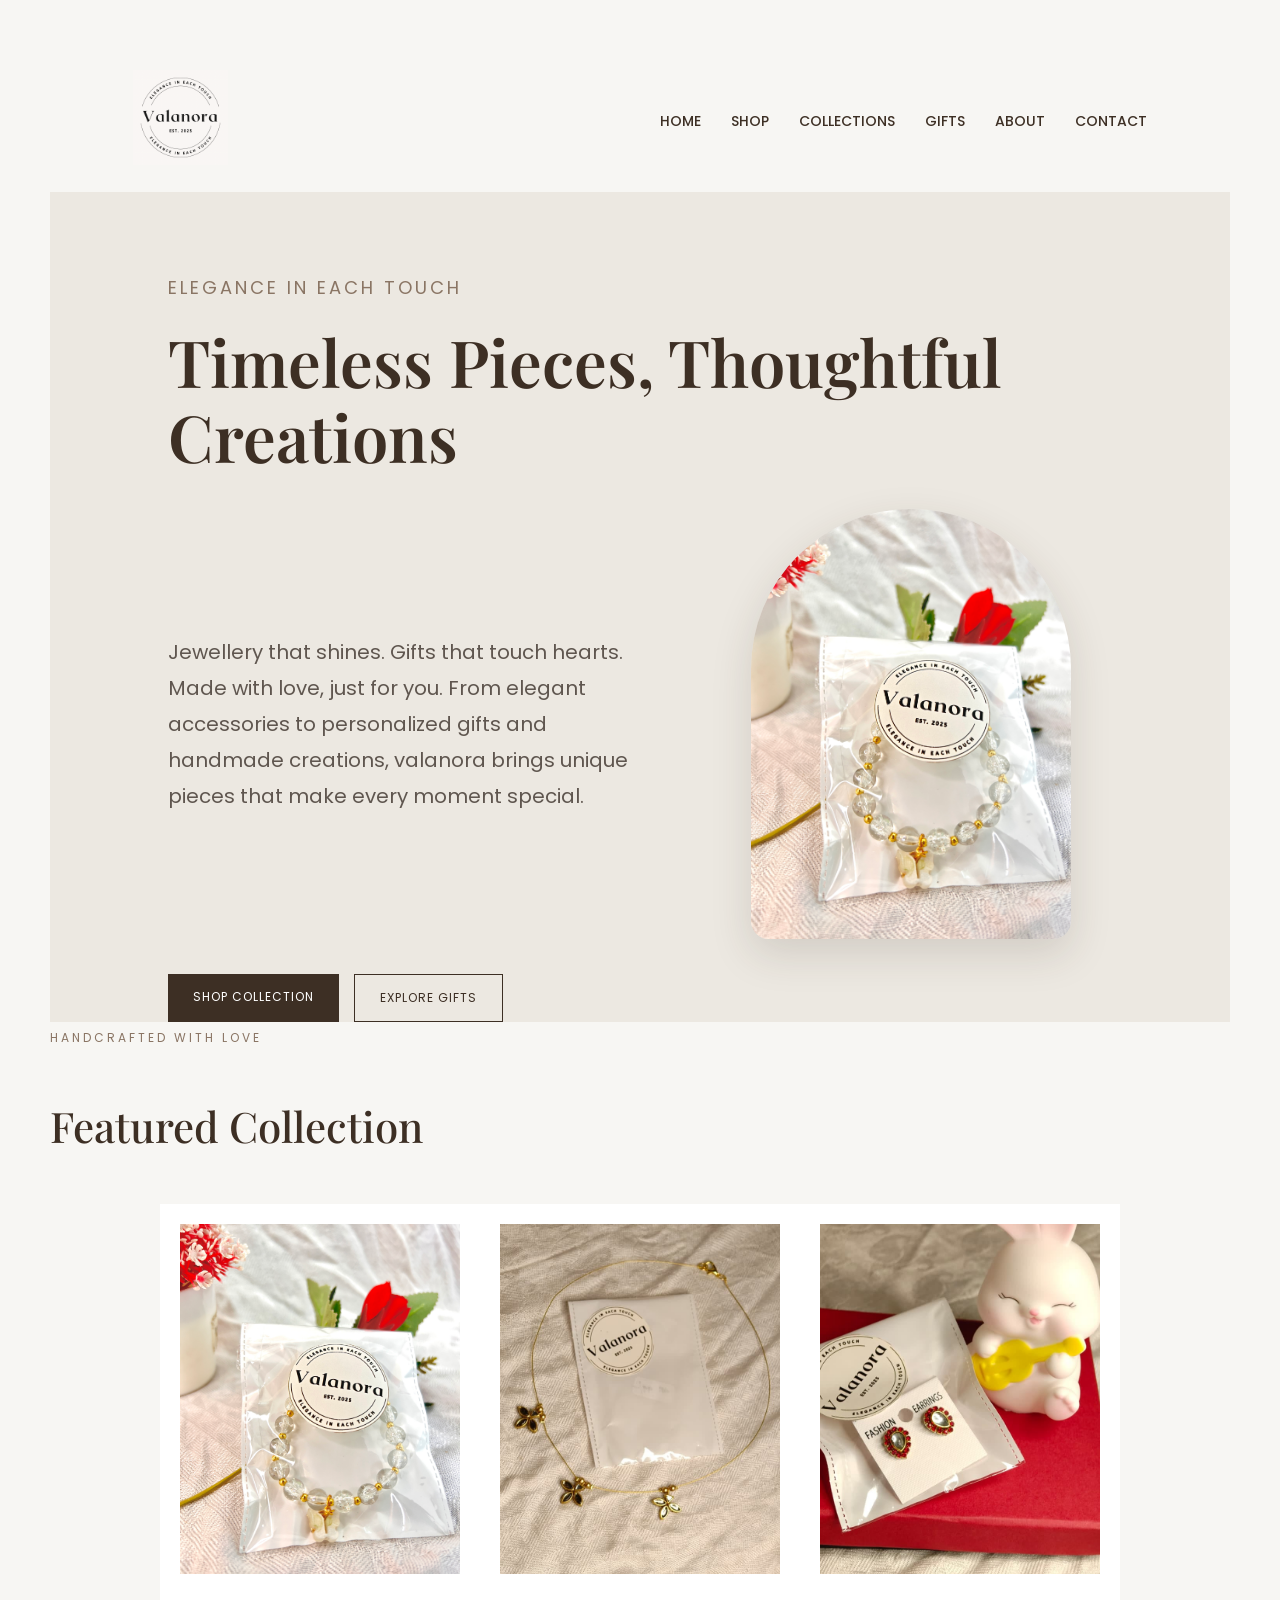
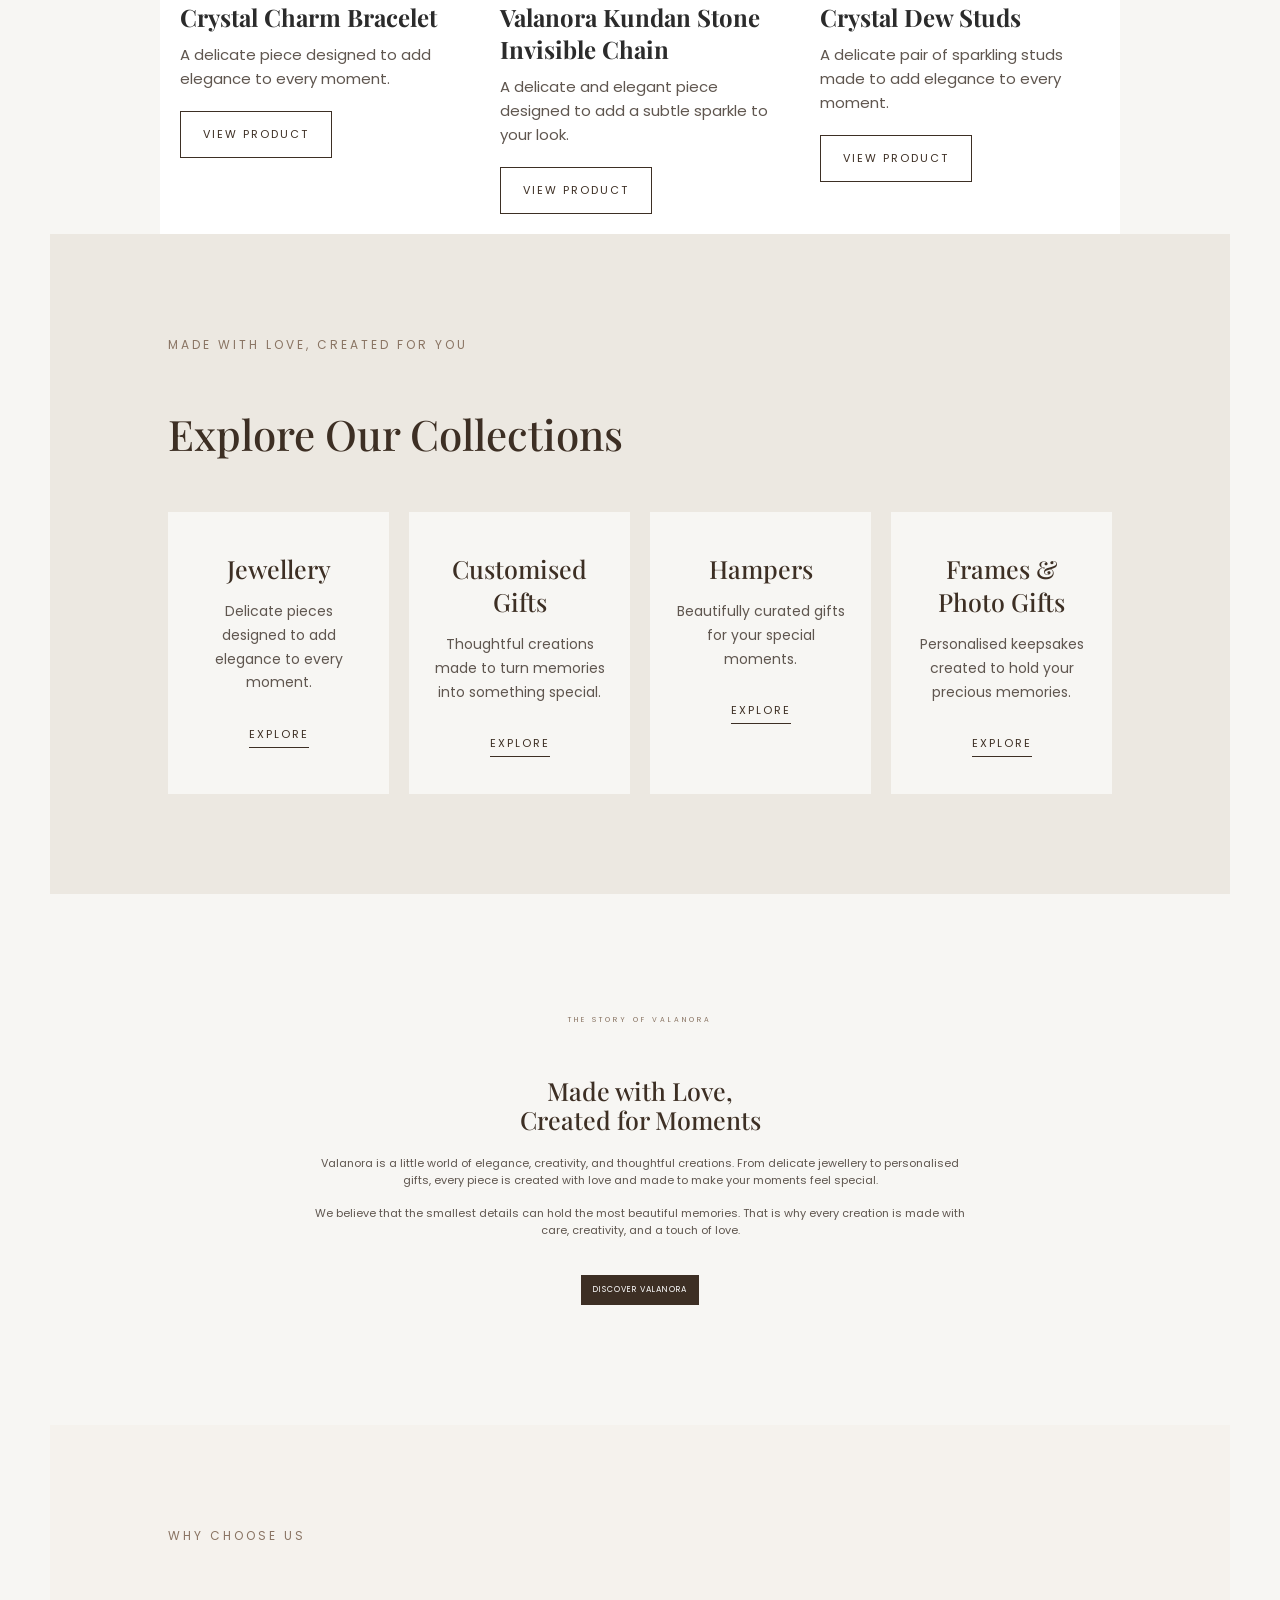
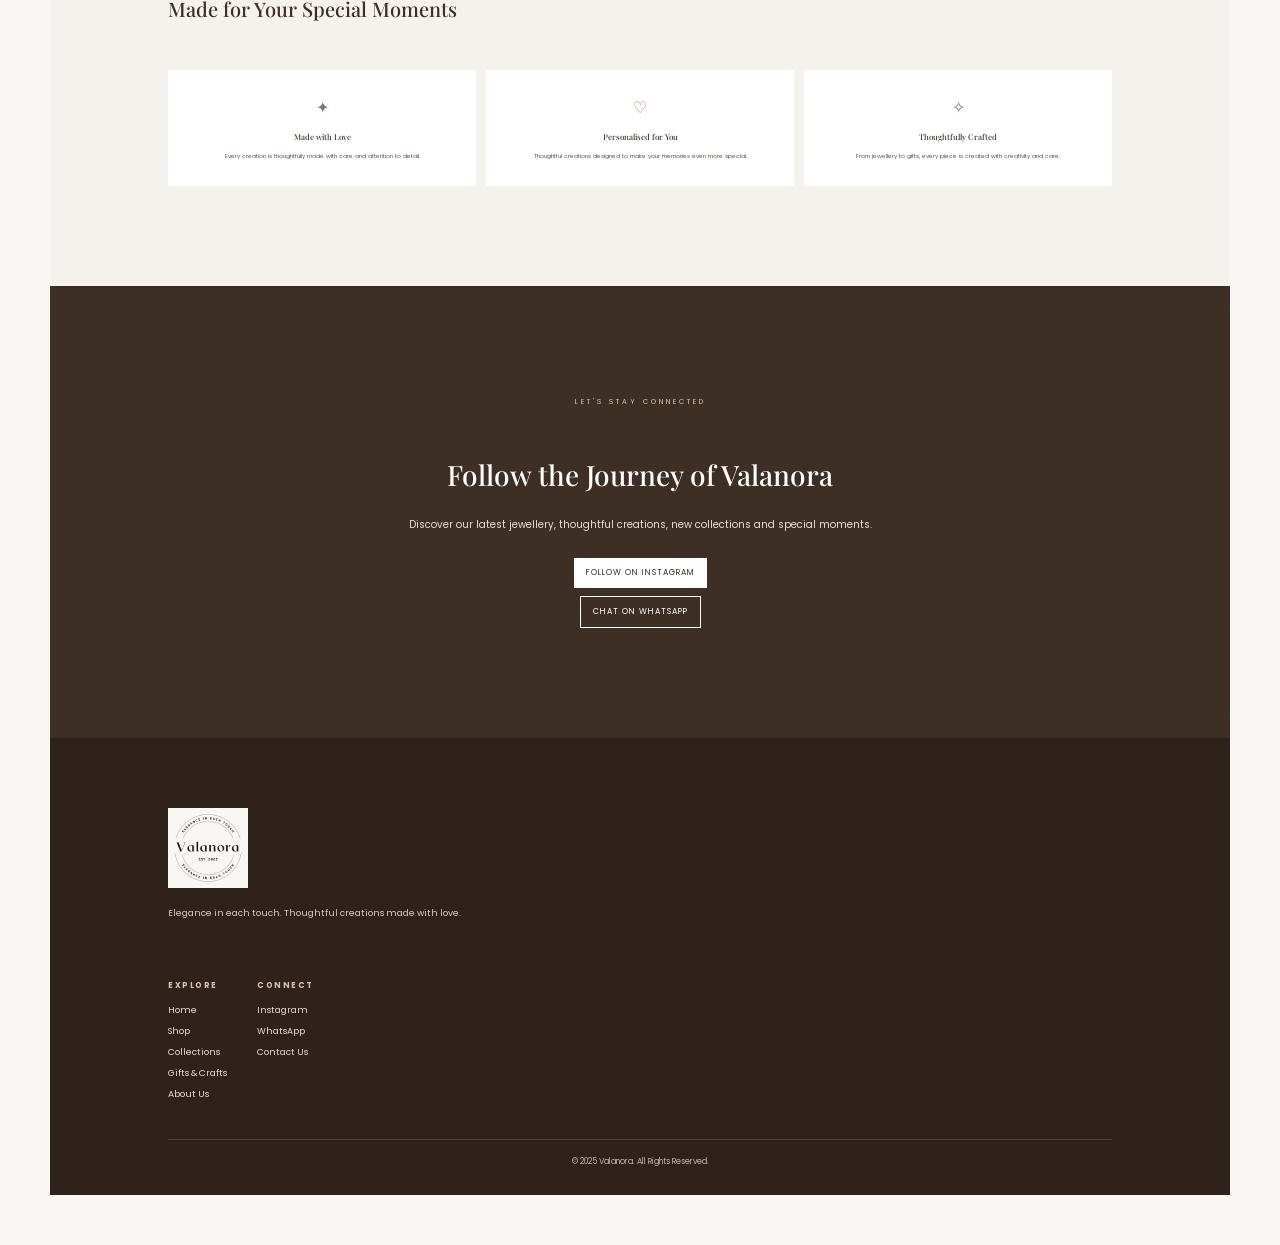
==== commit 3384f5a1: "Updated hero text" ====
--- a/index.html
+++ b/index.html
@@ -39,7 +39,8 @@
     <div class="hero-main">
         <p class="hero-text">
             Jewellery that shines. Gifts that touch hearts.
-            Made with love, just for you.
+            Made with love, just for you. From elegant accessories to personalized gifts and handmade creations, 
+            valanora brings unique pieces that make every moment special.
         </p>
 
         <div class="hero-image">
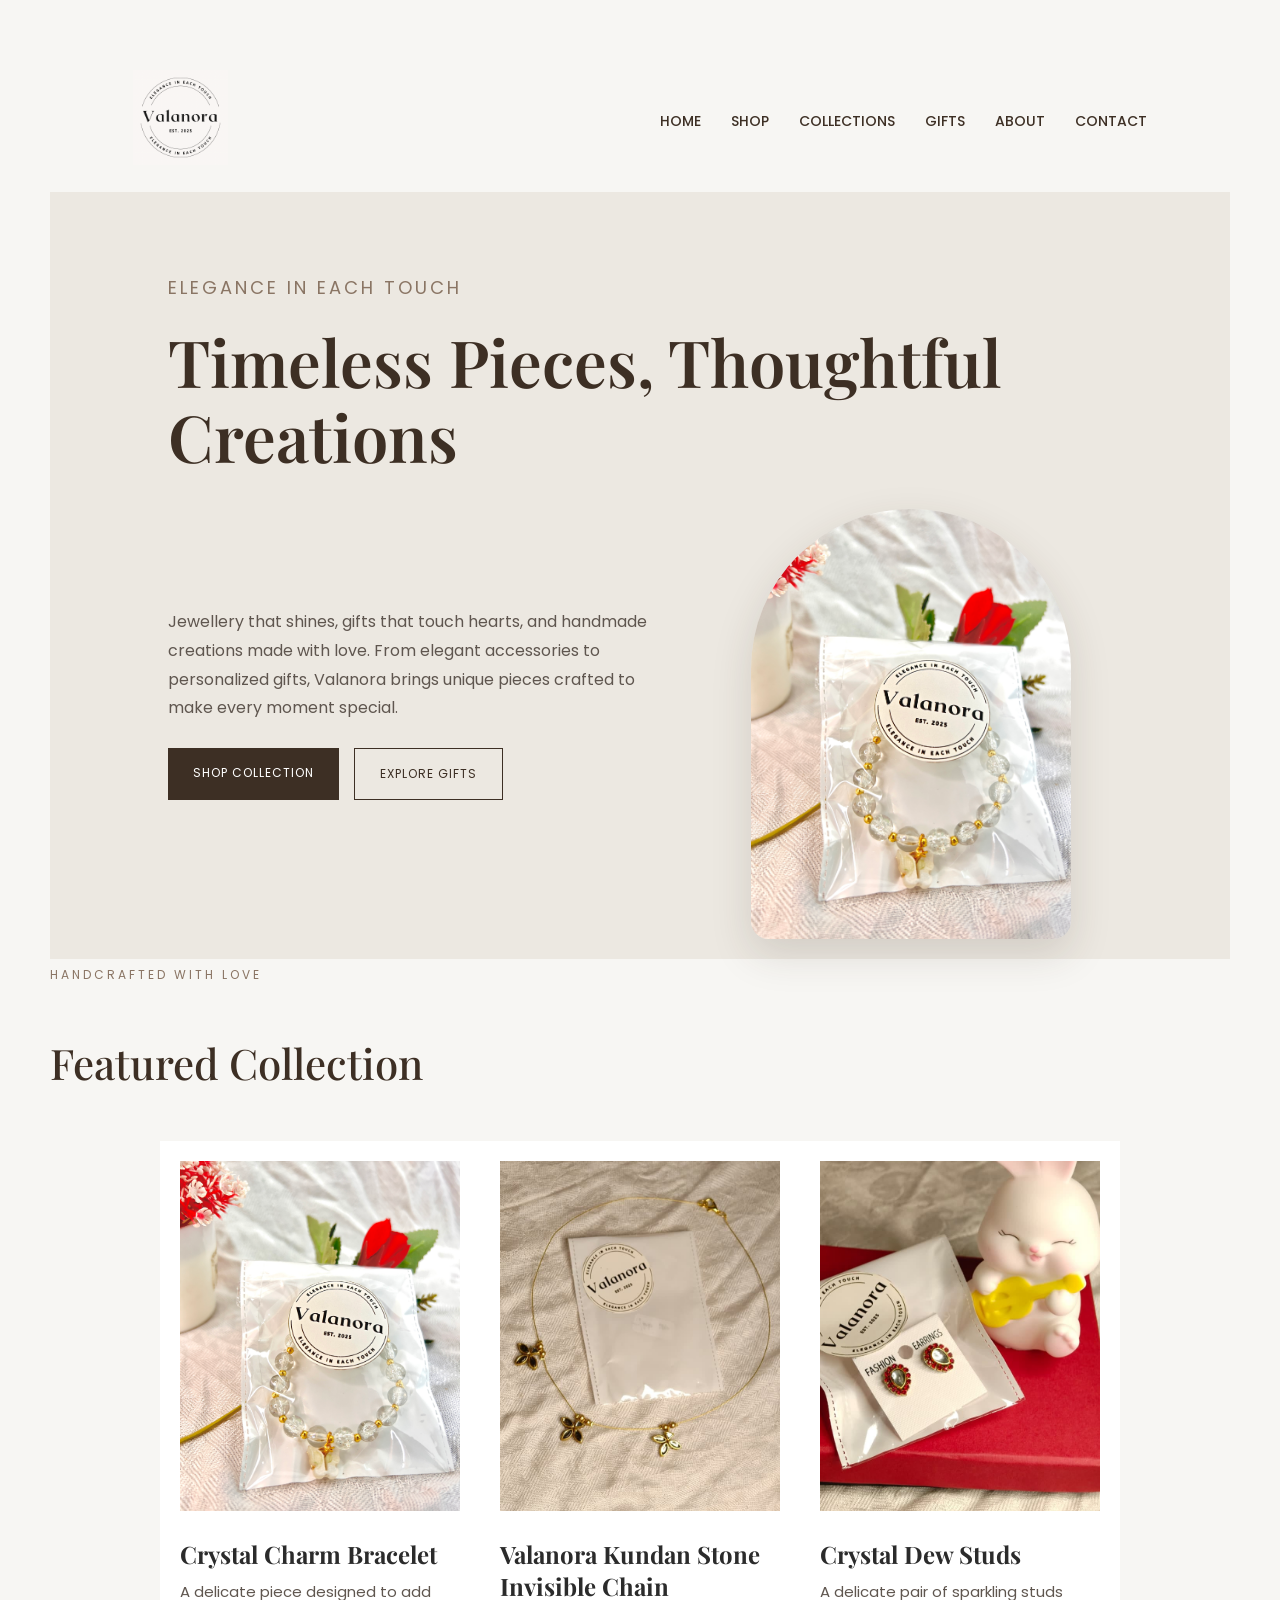
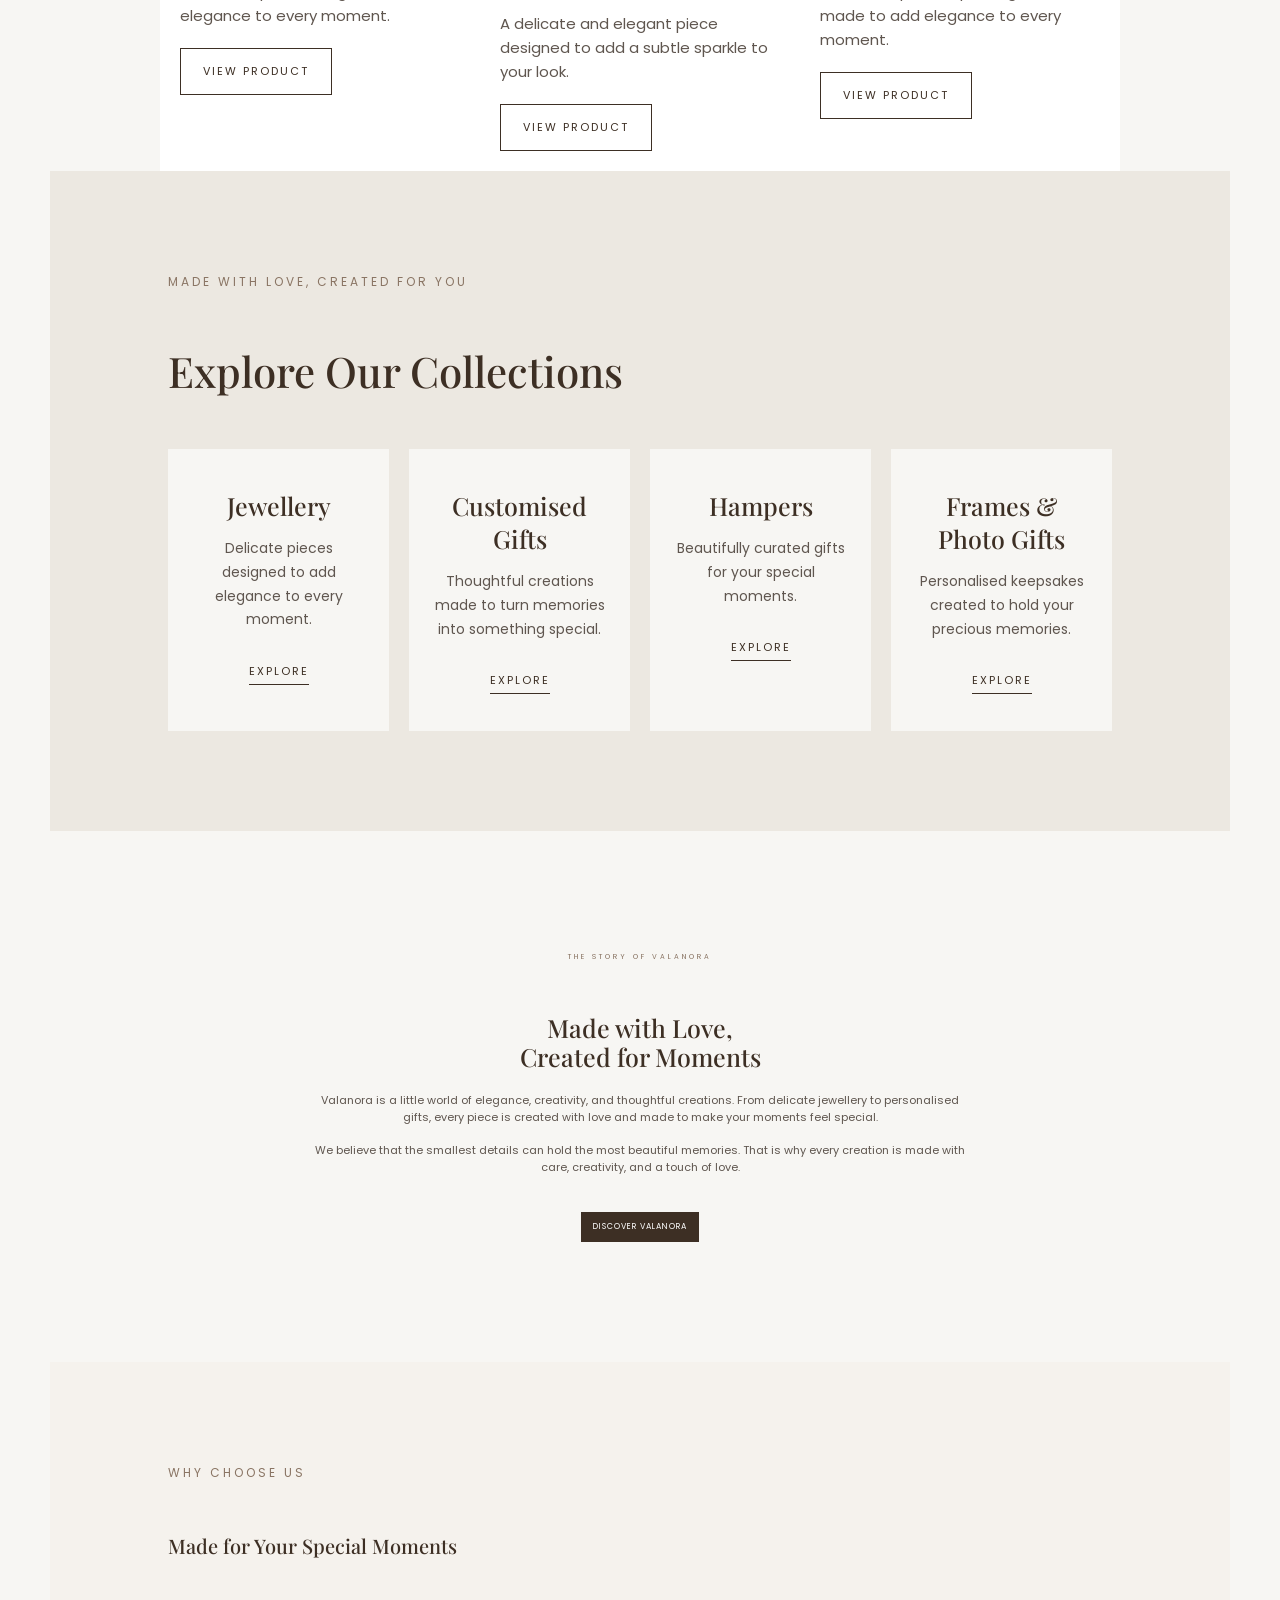
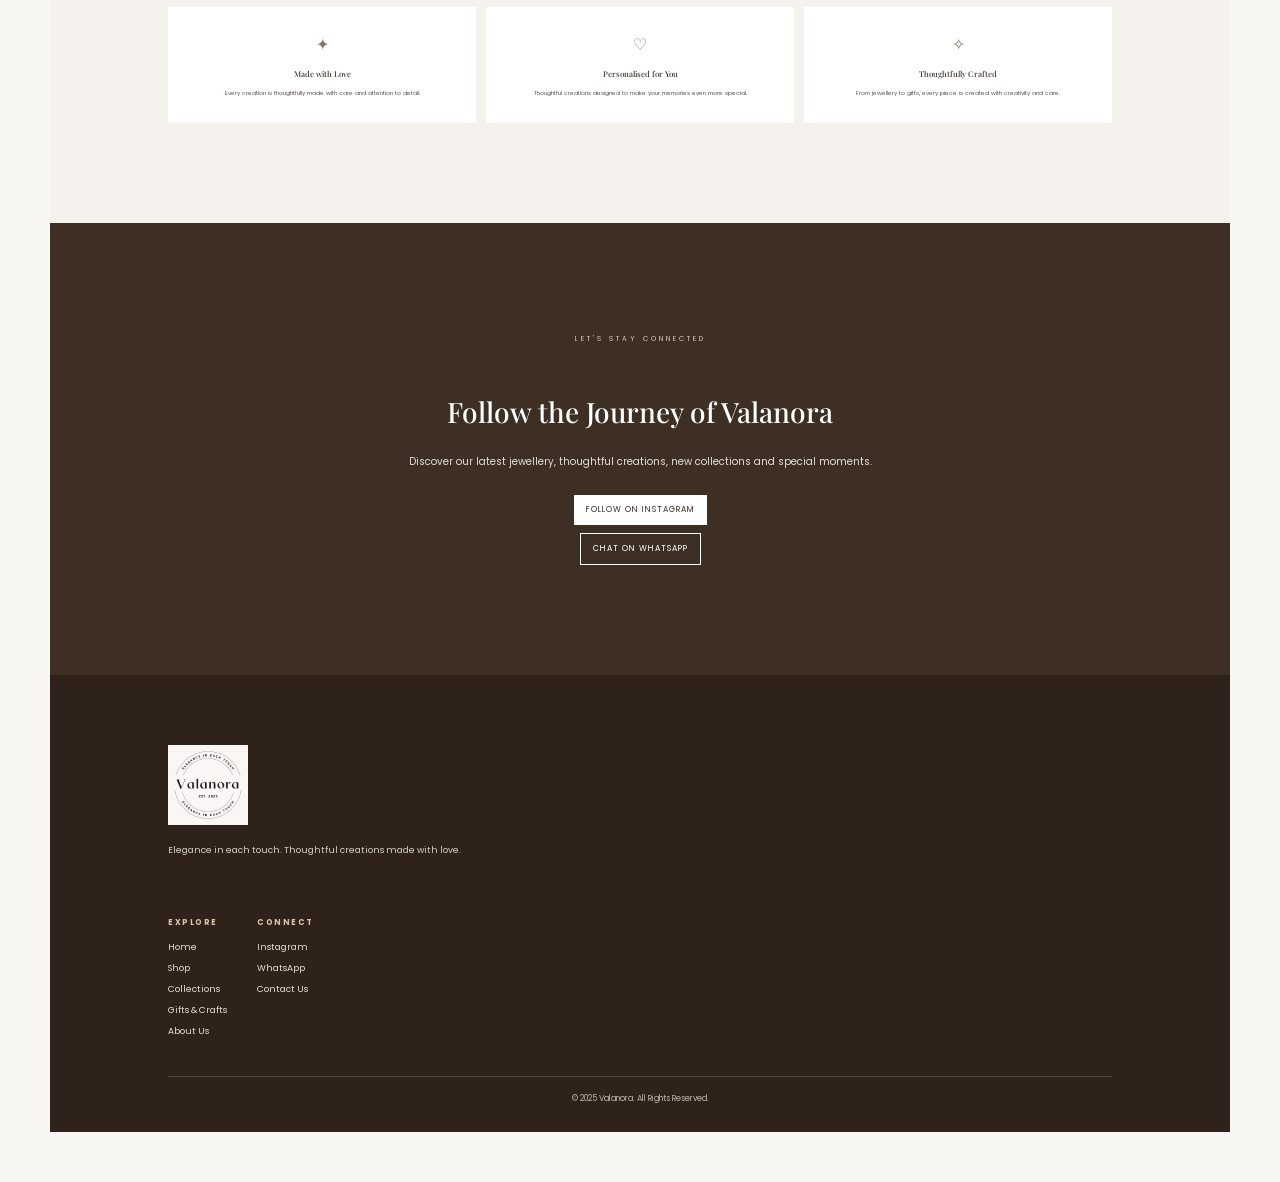
==== commit 832cd1d9: "Fix mobile hero spacing" ====
--- a/index.html
+++ b/index.html
@@ -32,25 +32,31 @@
         <p class="eyebrow">ELEGANCE IN EACH TOUCH</p>
 
         <h1>
-            Timeless Pieces, Thoughtful Creations
+            Timeless Pieces, 
+            Thoughtful Creations
         </h1>
     </div>
 
     <div class="hero-main">
-        <p class="hero-text">
-            Jewellery that shines. Gifts that touch hearts.
-            Made with love, just for you. From elegant accessories to personalized gifts and handmade creations, 
-            valanora brings unique pieces that make every moment special.
-        </p>
-
-        <div class="hero-image">
-            <img src="hero-product.jpeg" alt="Valanora Crystal Charm Bracelet">
-        </div>
-    </div>
-
-    <div class="hero-buttons">
-    <a href="shop.html" class="primary-btn">SHOP COLLECTION</a>
-    <a href="gifts.html" class="secondary-btn">EXPLORE GIFTS</a>
+
+    <div class="hero-text">
+
+       <p>
+    Jewellery that shines, gifts that touch hearts, and handmade creations made with love.
+    From elegant accessories to personalized gifts, Valanora brings unique pieces crafted to make every moment special.
+</p>
+
+        <div class="hero-buttons">
+            <a href="shop.html" class="primary-btn">SHOP COLLECTION</a>
+            <a href="gifts.html" class="secondary-btn">EXPLORE GIFTS</a>
+        </div>
+
+    </div>
+
+    <div class="hero-image">
+        <img src="hero-product.jpeg" alt="Valanora Crystal Charm Bracelet">
+    </div>
+
 </div>
 
 </section>
--- a/style.css
+++ b/style.css
@@ -123,6 +123,8 @@
     font-size: 20px;
     line-height: 1.8;
     color: #5f564f;
+    position: relative;
+    top: -20px;
 }
 
 .hero-image {
@@ -149,7 +151,8 @@
 .hero-buttons {
     display: flex;
     gap: 15px;
-    margin-top: 35px;
+    margin-top: 25px;
+    margin-bottom: 10px;
 }
 
 .primary-btn,
@@ -572,8 +575,9 @@
 
 .hero {
     display: block !important;
+    min-height: auto !important;
     width: 100%;
-    padding: 25px 5% 5px;
+    padding: 25px 3% 5px;
     box-sizing: border-box;
     text-align: left;
 }
@@ -591,26 +595,27 @@
 }
 
 .hero h1 {
-    font-size: 15px;
+    font-size: 18px;
     line-height: 1.2;
-    white-space: nowrap;
     margin: 0;
 }
 
 .hero-main {
     display: grid !important;
-    grid-template-columns: 1fr 120px;
+    grid-template-columns: minmax(0, 1fr) 120px;
     align-items: center;
-    gap: 10px;
+    gap: 5px;
     width: 100%;
-    margin: 0;
+    margin-left: 0;
 }
 
 .hero-text {
     width: 100%;
     margin: 0;
-    font-size: 12px;
+    font-size: 3px;
     line-height: 1.6;
+    position: static !important;
+    top: auto !important;
 }
 
 .hero-image {
@@ -895,6 +900,12 @@
 .hero + section {
     margin-top: 0 !important;
     padding-top: 5px !important;
+}
+
+.hero {
+    height: auto !important;
+    min-height: 0 !important;
+    padding-bottom: 20px !important;
 }
 
 /* =========================
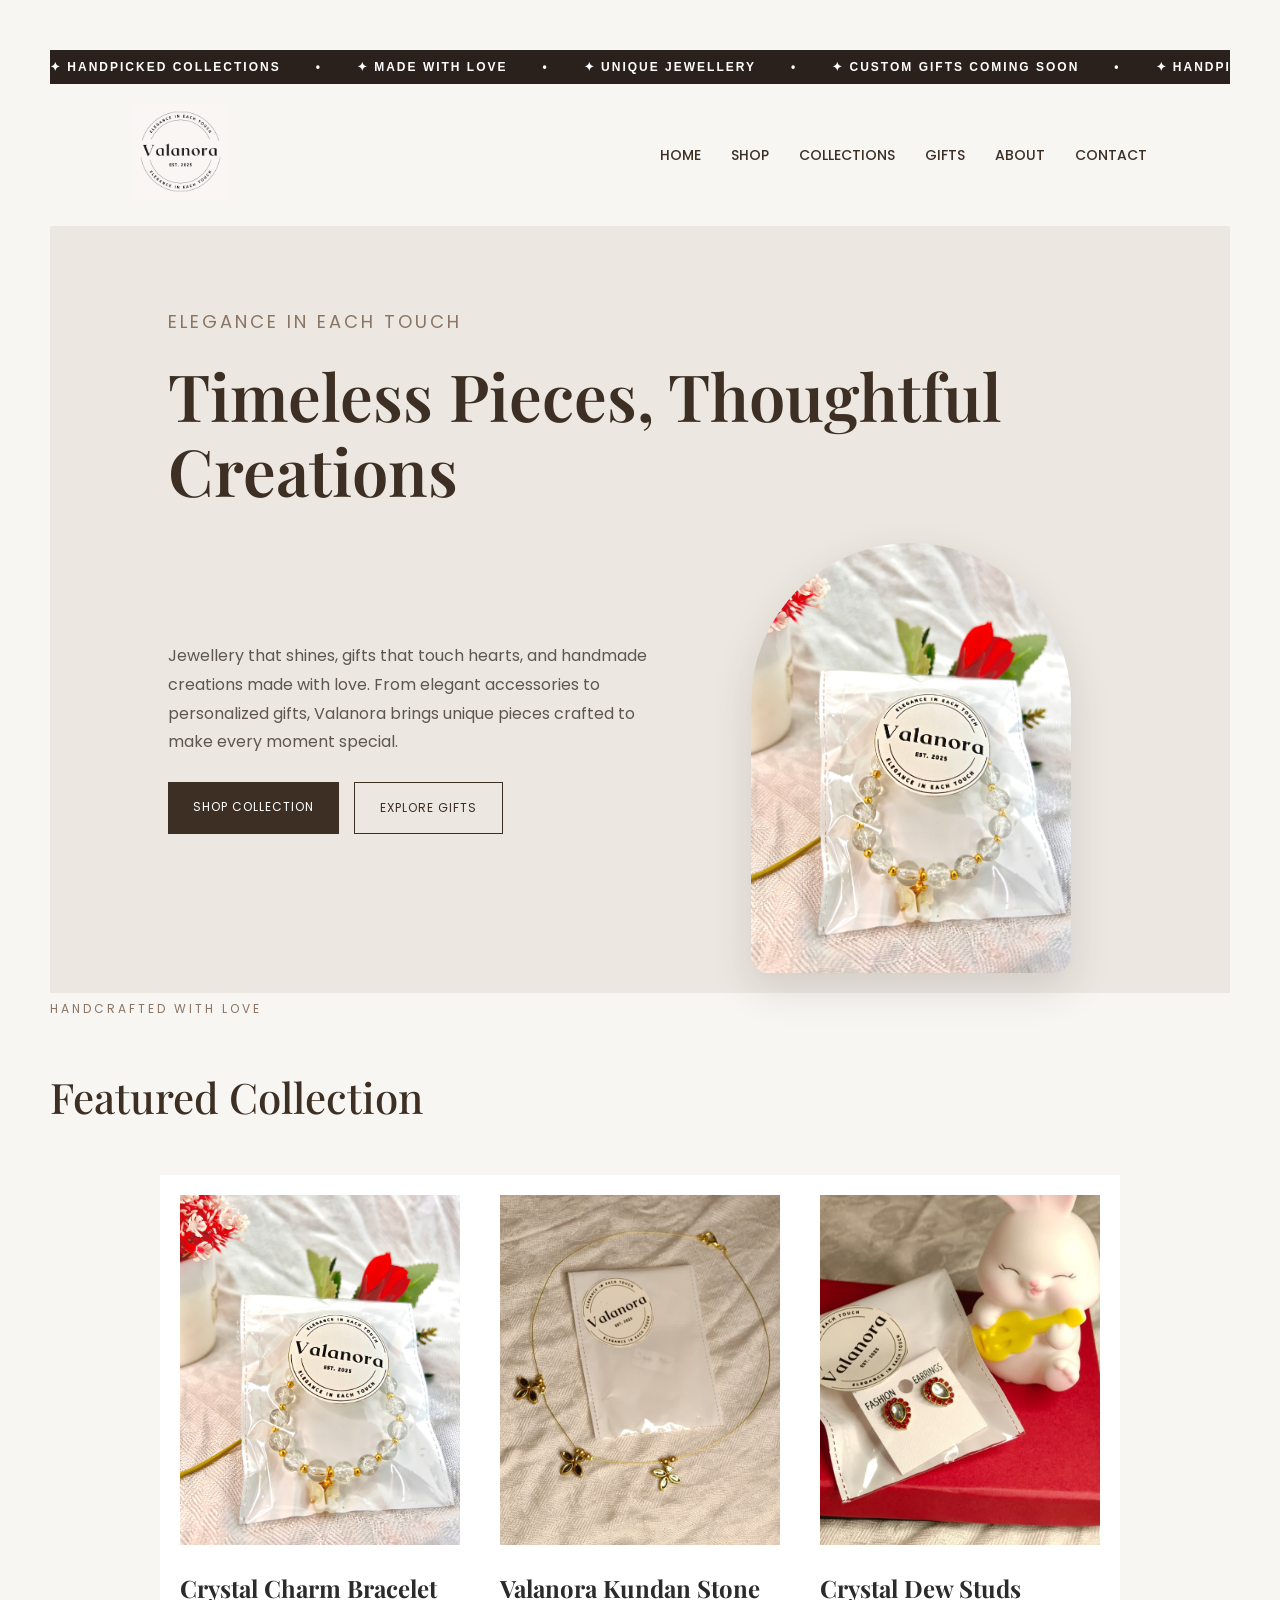
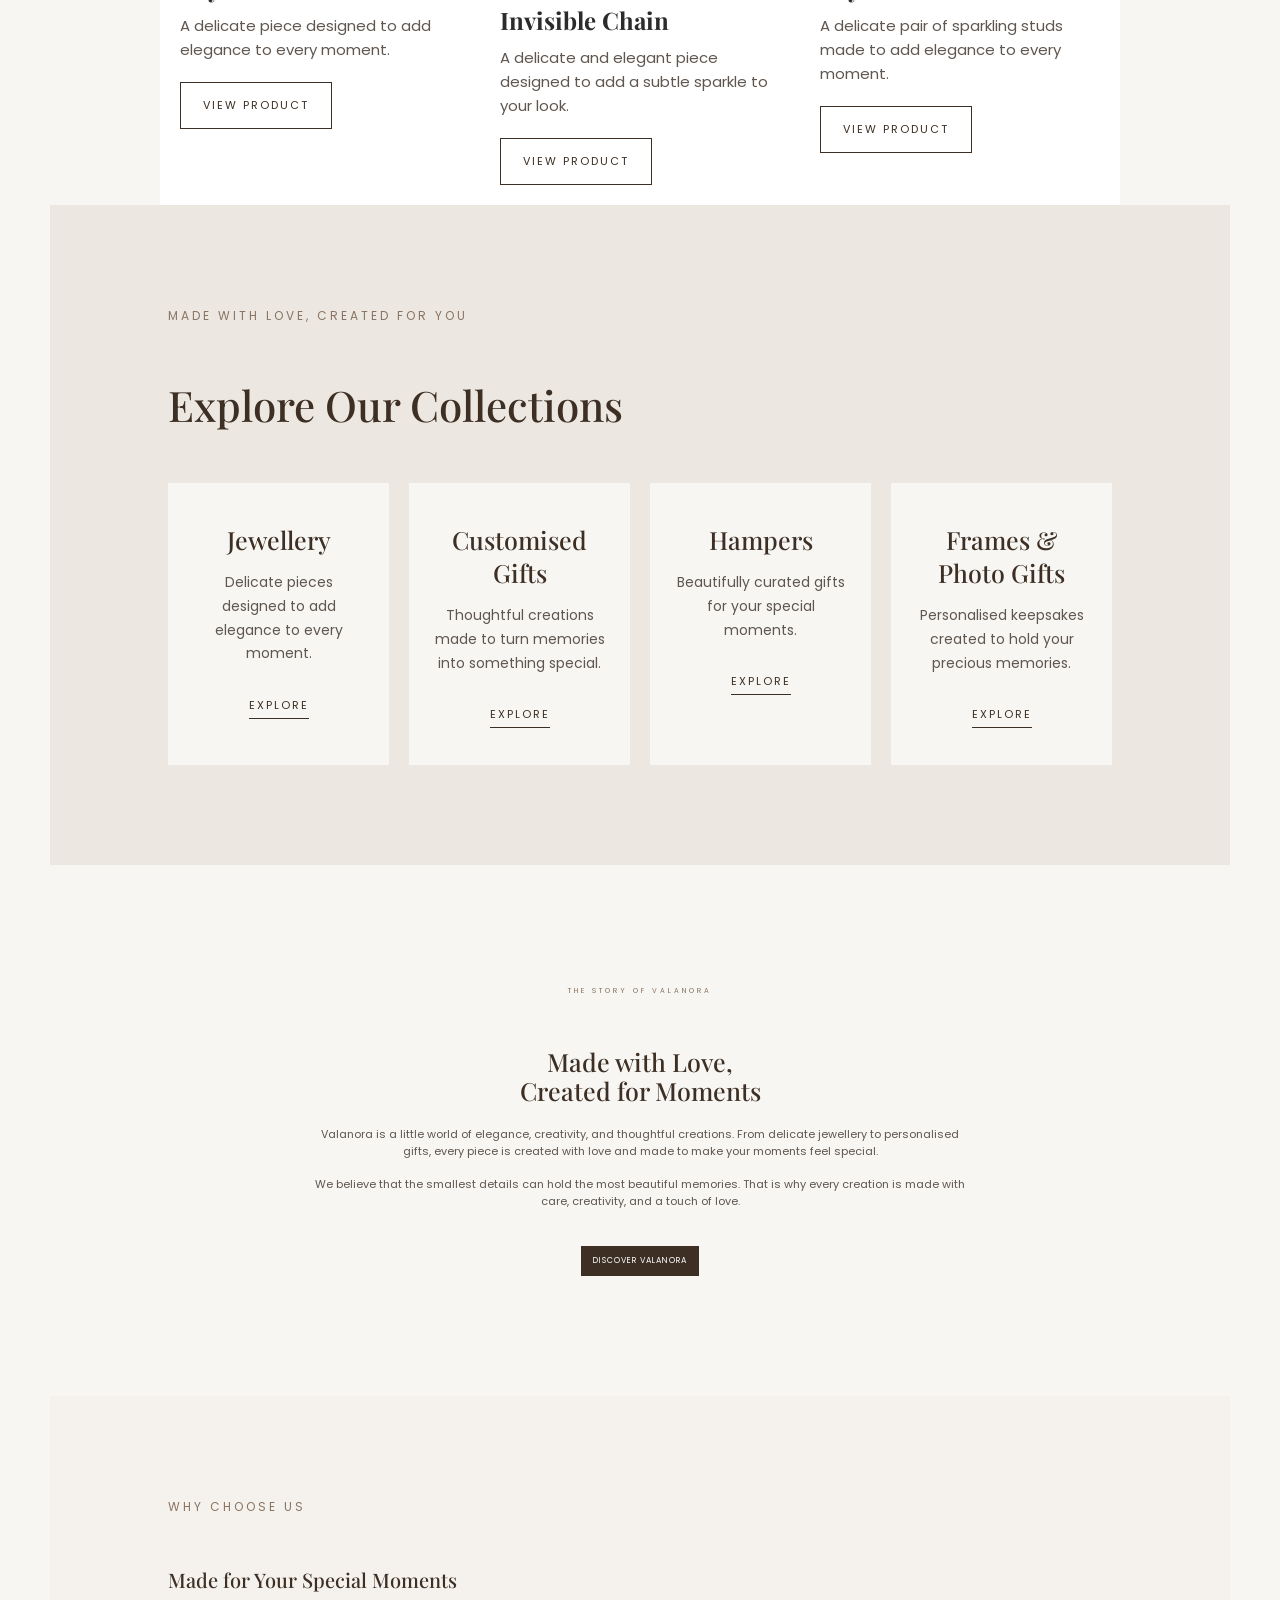
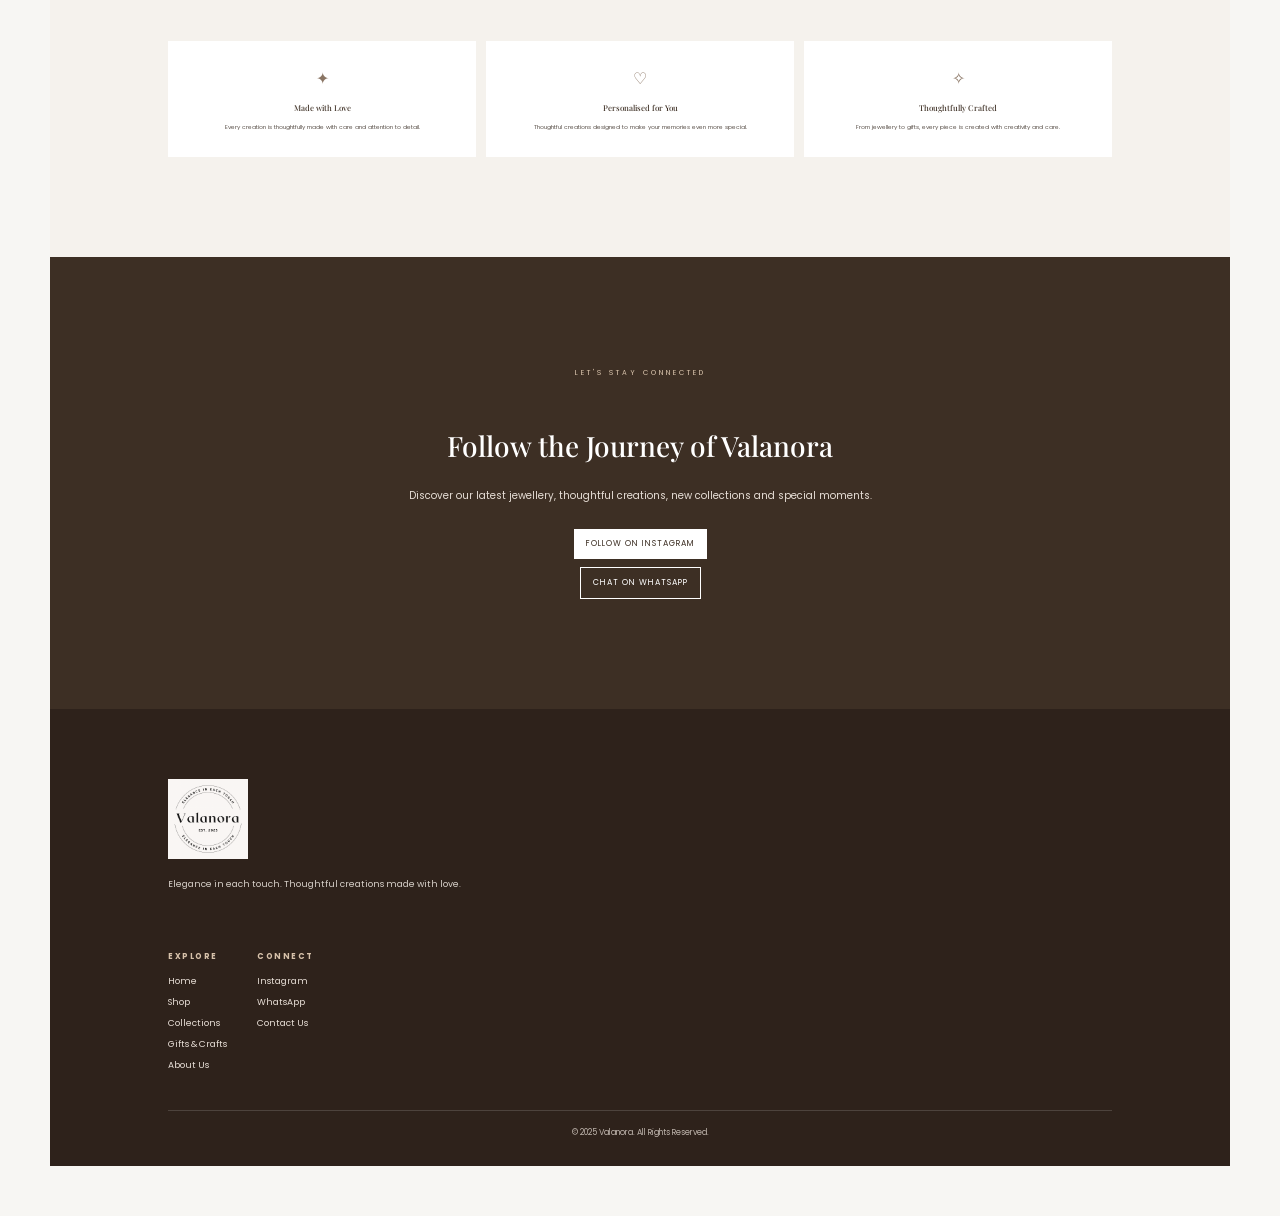
==== commit 694a4038: "added announcement bar" ====
--- a/index.html
+++ b/index.html
@@ -10,6 +10,23 @@
 </head>
 
 <body>
+
+    <div class="announcement-bar">
+    <div class="announcement-track">
+        <span>✦ HANDPICKED COLLECTIONS</span>
+        <span>•</span>
+        <span>✦ MADE WITH LOVE</span>
+        <span>•</span>
+        <span>✦ UNIQUE JEWELLERY</span>
+        <span>•</span>
+        <span>✦ CUSTOM GIFTS COMING SOON</span>
+        <span>•</span>
+         <span>✦ HANDPICKED COLLECTIONS</span>
+        <span>•</span>
+         <span>✦ MADE WITH LOVE</span>
+        <span>•</span>
+    </div>
+</div>
 
     <header>
     <div class="logo">
--- a/style.css
+++ b/style.css
@@ -1942,4 +1942,54 @@
         padding: 9px 12px;
     }
 
+}
+
+
+.announcement-bar {
+    width: 100%;
+    overflow: hidden;
+  background-color: #2b211c;
+color: #ffffff;
+    padding: 10px 0;
+}
+
+.announcement-track {
+    display: flex;
+    width: max-content;
+    gap: 35px;
+    animation: announcement-scroll 20s linear infinite;
+}
+
+.announcement-track span {
+    white-space: nowrap;
+    font-size: 12px;
+    font-weight: 600;
+    letter-spacing: 2px;
+}
+
+@keyframes announcement-scroll {
+    from {
+        transform: translateX(0);
+    }
+
+    to {
+        transform: translateX(-50%);
+    }
+}
+
+/* ANNOUNCEMENT MOBILE */
+
+@media (max-width: 768px) {
+    .announcement-bar {
+    padding: 8px 0;
+}
+
+.announcement-track {
+    gap: 25px;
+}
+
+.announcement-track span {
+    font-size: 9px;
+    letter-spacing: 1.5px;
+}
 }
